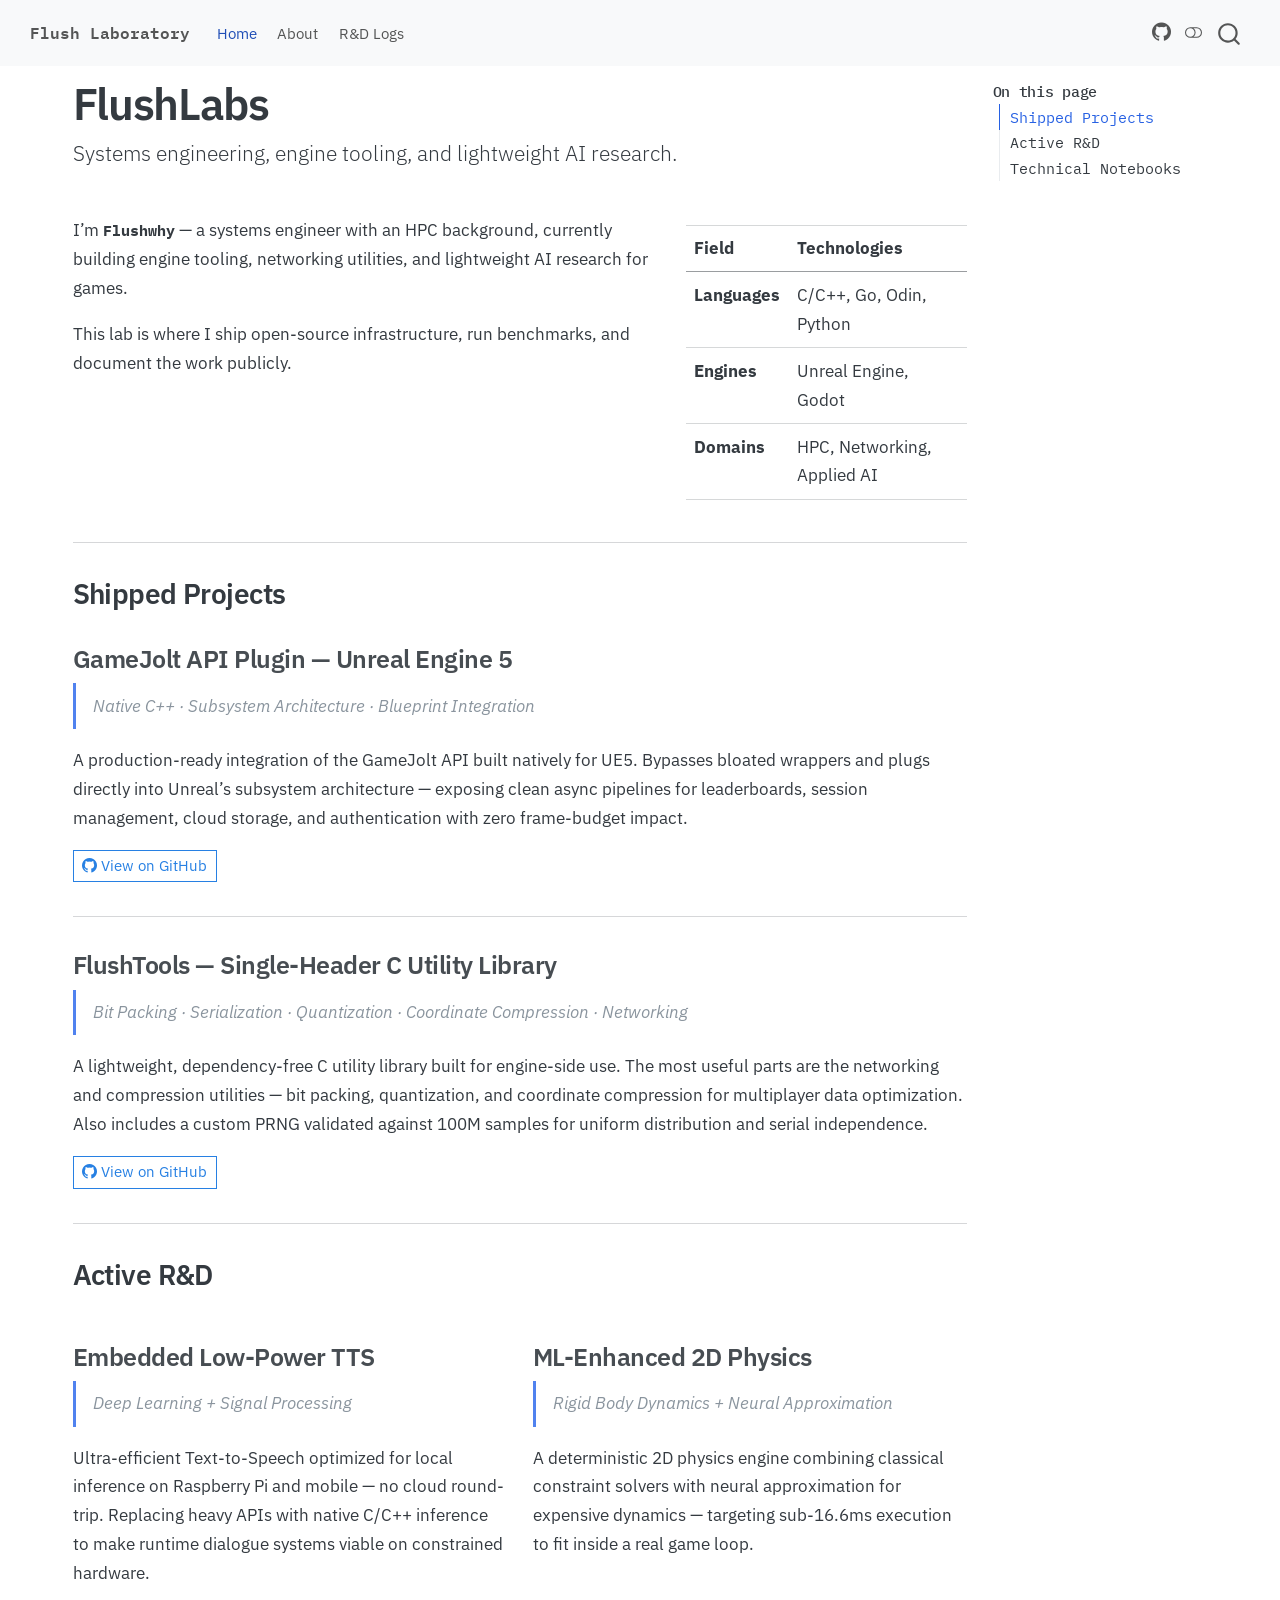
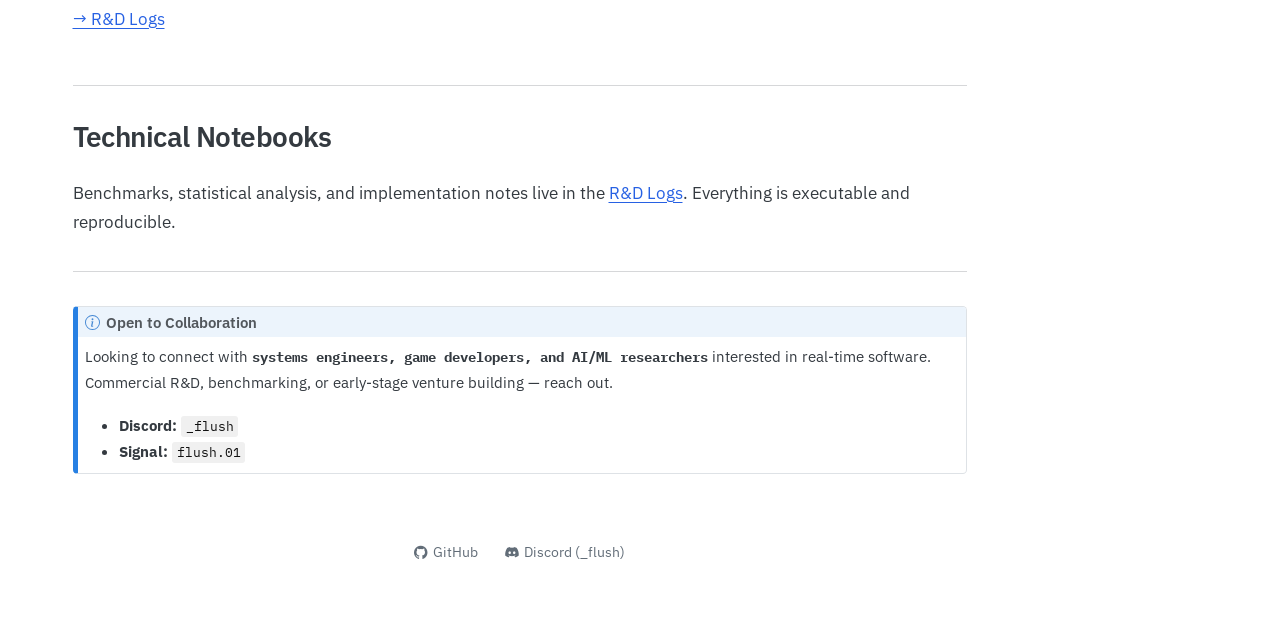
==== index.html @ 04c8d5dd "Built site for gh-pages" ====
<!DOCTYPE html>
<html xmlns="http://www.w3.org/1999/xhtml" lang="en" xml:lang="en"><head>

<meta charset="utf-8">
<meta name="generator" content="quarto-1.9.38">

<meta name="viewport" content="width=device-width, initial-scale=1.0, user-scalable=yes">


<title>FlushLabs – Flush Laboratory</title>
<style>
/* Default styles provided by pandoc.
** See https://pandoc.org/MANUAL.html#variables-for-html for config info.
*/
code{white-space: pre-wrap;}
span.smallcaps{font-variant: small-caps;}
div.columns{display: flex; gap: min(4vw, 1.5em);}
div.column{flex: auto; overflow-x: auto;}
div.hanging-indent{margin-left: 1.5em; text-indent: -1.5em;}
ul.task-list{list-style: none;}
ul.task-list li input[type="checkbox"] {
  width: 0.8em;
  margin: 0 0.8em 0.2em -1em; /* quarto-specific, see https://github.com/quarto-dev/quarto-cli/issues/4556 */ 
  vertical-align: middle;
}
</style>


<script src="site_libs/quarto-nav/quarto-nav.js"></script>
<script src="site_libs/quarto-nav/headroom.min.js"></script>
<script src="site_libs/clipboard/clipboard.min.js"></script>
<script src="site_libs/quarto-search/autocomplete.umd.js"></script>
<script src="site_libs/quarto-search/fuse.min.js"></script>
<script src="site_libs/quarto-search/quarto-search.js"></script>
<meta name="quarto:offset" content="./">
<link href="./assets/favicon.ico" rel="icon">
<script src="site_libs/quarto-html/quarto.js" type="module"></script>
<script src="site_libs/quarto-html/tabsets/tabsets.js" type="module"></script>
<script src="site_libs/quarto-html/popper.min.js"></script>
<script src="site_libs/quarto-html/tippy.umd.min.js"></script>
<link href="site_libs/quarto-html/tippy.css" rel="stylesheet">
<link href="site_libs/quarto-html/quarto-syntax-highlighting-6b6957c917596b414ec0b78690761e87.css" rel="stylesheet" class="quarto-color-scheme" id="quarto-text-highlighting-styles">
<link href="site_libs/quarto-html/quarto-syntax-highlighting-dark-6b6957c917596b414ec0b78690761e87.css" rel="stylesheet" class="quarto-color-scheme quarto-color-alternate" id="quarto-text-highlighting-styles">
<link href="site_libs/quarto-html/quarto-syntax-highlighting-6b6957c917596b414ec0b78690761e87.css" rel="stylesheet" class="quarto-color-scheme-extra" id="quarto-text-highlighting-styles">
<script src="site_libs/bootstrap/bootstrap.min.js"></script>
<link href="site_libs/bootstrap/bootstrap-icons.css" rel="stylesheet">
<link href="site_libs/bootstrap/bootstrap-b19f03b317908103169a621f55486452.min.css" rel="stylesheet" append-hash="true" class="quarto-color-scheme" id="quarto-bootstrap" data-mode="light">
<link href="site_libs/bootstrap/bootstrap-dark-74b4a3cb8e0e9f7f4de3f40c4a51d39a.min.css" rel="stylesheet" append-hash="true" class="quarto-color-scheme quarto-color-alternate" id="quarto-bootstrap" data-mode="dark">
<link href="site_libs/bootstrap/bootstrap-b19f03b317908103169a621f55486452.min.css" rel="stylesheet" append-hash="true" class="quarto-color-scheme-extra" id="quarto-bootstrap" data-mode="light">
<script id="quarto-search-options" type="application/json">{
  "location": "navbar",
  "copy-button": false,
  "collapse-after": 3,
  "panel-placement": "end",
  "type": "overlay",
  "limit": 50,
  "keyboard-shortcut": [
    "f",
    "/",
    "s"
  ],
  "show-item-context": false,
  "language": {
    "search-no-results-text": "No results",
    "search-matching-documents-text": "matching documents",
    "search-copy-link-title": "Copy link to search",
    "search-hide-matches-text": "Hide additional matches",
    "search-more-match-text": "more match in this document",
    "search-more-matches-text": "more matches in this document",
    "search-clear-button-title": "Clear",
    "search-text-placeholder": "",
    "search-detached-cancel-button-title": "Cancel",
    "search-submit-button-title": "Submit",
    "search-label": "Search"
  }
}</script>


<link rel="stylesheet" href="styles.css">
</head>

<body class="nav-fixed quarto-light"><script id="quarto-html-before-body" type="application/javascript">
    const toggleBodyColorMode = (bsSheetEl) => {
      const mode = bsSheetEl.getAttribute("data-mode");
      const bodyEl = window.document.querySelector("body");
      if (mode === "dark") {
        bodyEl.classList.add("quarto-dark");
        bodyEl.classList.remove("quarto-light");
      } else {
        bodyEl.classList.add("quarto-light");
        bodyEl.classList.remove("quarto-dark");
      }
    }
    const toggleBodyColorPrimary = () => {
      const bsSheetEl = window.document.querySelector("link#quarto-bootstrap:not([rel=disabled-stylesheet])");
      if (bsSheetEl) {
        toggleBodyColorMode(bsSheetEl);
      }
    }
    const setColorSchemeToggle = (alternate) => {
      const toggles = window.document.querySelectorAll('.quarto-color-scheme-toggle');
      for (let i=0; i < toggles.length; i++) {
        const toggle = toggles[i];
        if (toggle) {
          if (alternate) {
            toggle.classList.add("alternate");
          } else {
            toggle.classList.remove("alternate");
          }
        }
      }
    };
    const toggleColorMode = (alternate) => {
      // Switch the stylesheets
      const primaryStylesheets = window.document.querySelectorAll('link.quarto-color-scheme:not(.quarto-color-alternate)');
      const alternateStylesheets = window.document.querySelectorAll('link.quarto-color-scheme.quarto-color-alternate');
      manageTransitions('#quarto-margin-sidebar .nav-link', false);
      if (alternate) {
        // note: dark is layered on light, we don't disable primary!
        enableStylesheet(alternateStylesheets);
        for (const sheetNode of alternateStylesheets) {
          if (sheetNode.id === "quarto-bootstrap") {
            toggleBodyColorMode(sheetNode);
          }
        }
      } else {
        disableStylesheet(alternateStylesheets);
        enableStylesheet(primaryStylesheets)
        toggleBodyColorPrimary();
      }
      manageTransitions('#quarto-margin-sidebar .nav-link', true);
      // Switch the toggles
      setColorSchemeToggle(alternate)
      // Hack to workaround the fact that safari doesn't
      // properly recolor the scrollbar when toggling (#1455)
      if (navigator.userAgent.indexOf('Safari') > 0 && navigator.userAgent.indexOf('Chrome') == -1) {
        manageTransitions("body", false);
        window.scrollTo(0, 1);
        setTimeout(() => {
          window.scrollTo(0, 0);
          manageTransitions("body", true);
        }, 40);
      }
    }
    const disableStylesheet = (stylesheets) => {
      for (let i=0; i < stylesheets.length; i++) {
        const stylesheet = stylesheets[i];
        stylesheet.rel = 'disabled-stylesheet';
      }
    }
    const enableStylesheet = (stylesheets) => {
      for (let i=0; i < stylesheets.length; i++) {
        const stylesheet = stylesheets[i];
        if(stylesheet.rel !== 'stylesheet') { // for Chrome, which will still FOUC without this check
          stylesheet.rel = 'stylesheet';
        }
      }
    }
    const manageTransitions = (selector, allowTransitions) => {
      const els = window.document.querySelectorAll(selector);
      for (let i=0; i < els.length; i++) {
        const el = els[i];
        if (allowTransitions) {
          el.classList.remove('notransition');
        } else {
          el.classList.add('notransition');
        }
      }
    }
    const isFileUrl = () => {
      return window.location.protocol === 'file:';
    }
    const hasAlternateSentinel = () => {
      let styleSentinel = getColorSchemeSentinel();
      if (styleSentinel !== null) {
        return styleSentinel === "alternate";
      } else {
        return false;
      }
    }
    const setStyleSentinel = (alternate) => {
      const value = alternate ? "alternate" : "default";
      if (!isFileUrl()) {
        window.localStorage.setItem("quarto-color-scheme", value);
      } else {
        localAlternateSentinel = value;
      }
    }
    const getColorSchemeSentinel = () => {
      if (!isFileUrl()) {
        const storageValue = window.localStorage.getItem("quarto-color-scheme");
        return storageValue != null ? storageValue : localAlternateSentinel;
      } else {
        return localAlternateSentinel;
      }
    }
    const toggleGiscusIfUsed = (isAlternate, darkModeDefault) => {
      const baseTheme = document.querySelector('#giscus-base-theme')?.value ?? 'light';
      const alternateTheme = document.querySelector('#giscus-alt-theme')?.value ?? 'dark';
      let newTheme = '';
      if(authorPrefersDark) {
        newTheme = isAlternate ? baseTheme : alternateTheme;
      } else {
        newTheme = isAlternate ? alternateTheme : baseTheme;
      }
      const changeGiscusTheme = () => {
        // From: https://github.com/giscus/giscus/issues/336
        const sendMessage = (message) => {
          const iframe = document.querySelector('iframe.giscus-frame');
          if (!iframe) return;
          iframe.contentWindow.postMessage({ giscus: message }, 'https://giscus.app');
        }
        sendMessage({
          setConfig: {
            theme: newTheme
          }
        });
      }
      const isGiscussLoaded = window.document.querySelector('iframe.giscus-frame') !== null;
      if (isGiscussLoaded) {
        changeGiscusTheme();
      }
    };
    const authorPrefersDark = false;
    const darkModeDefault = authorPrefersDark;
      document.querySelector('link#quarto-text-highlighting-styles.quarto-color-scheme-extra').rel = 'disabled-stylesheet';
      document.querySelector('link#quarto-bootstrap.quarto-color-scheme-extra').rel = 'disabled-stylesheet';
    let localAlternateSentinel = darkModeDefault ? 'alternate' : 'default';
    // Dark / light mode switch
    window.quartoToggleColorScheme = () => {
      // Read the current dark / light value
      let toAlternate = !hasAlternateSentinel();
      toggleColorMode(toAlternate);
      setStyleSentinel(toAlternate);
      toggleGiscusIfUsed(toAlternate, darkModeDefault);
      window.dispatchEvent(new Event('resize'));
    };
    // Switch to dark mode if need be
    if (hasAlternateSentinel()) {
      toggleColorMode(true);
    } else {
      toggleColorMode(false);
    }
  </script>

<div id="quarto-search-results"></div>
  <header id="quarto-header" class="headroom fixed-top">
    <nav class="navbar navbar-expand-lg " data-bs-theme="dark">
      <div class="navbar-container container-fluid">
      <div class="navbar-brand-container mx-auto">
    <a class="navbar-brand" href="./index.html">
    <span class="navbar-title">Flush Laboratory</span>
    </a>
  </div>
            <div id="quarto-search" class="" title="Search"></div>
          <button class="navbar-toggler" type="button" data-bs-toggle="collapse" data-bs-target="#navbarCollapse" aria-controls="navbarCollapse" role="menu" aria-expanded="false" aria-label="Toggle navigation" onclick="if (window.quartoToggleHeadroom) { window.quartoToggleHeadroom(); }">
  <span class="navbar-toggler-icon"></span>
</button>
          <div class="collapse navbar-collapse" id="navbarCollapse">
            <ul class="navbar-nav navbar-nav-scroll me-auto">
  <li class="nav-item">
    <a class="nav-link active" href="./index.html" aria-current="page"> 
<span class="menu-text">Home</span></a>
  </li>  
  <li class="nav-item">
    <a class="nav-link" href="./about.html"> 
<span class="menu-text">About</span></a>
  </li>  
  <li class="nav-item">
    <a class="nav-link" href="./notebooks/index.html"> 
<span class="menu-text">R&amp;D Logs</span></a>
  </li>  
</ul>
            <ul class="navbar-nav navbar-nav-scroll ms-auto">
  <li class="nav-item compact">
    <a class="nav-link" href="https://github.com/flushwhy"> <i class="bi bi-github" role="img" aria-label="GitHub">
</i> 
<span class="menu-text"></span></a>
  </li>  
</ul>
          </div> <!-- /navcollapse -->
            <div class="quarto-navbar-tools">
  <a href="" class="quarto-color-scheme-toggle quarto-navigation-tool  px-1" onclick="window.quartoToggleColorScheme(); return false;" title="Toggle dark mode"><i class="bi"></i></a>
</div>
      </div> <!-- /container-fluid -->
    </nav>
</header>
<!-- content -->
<div id="quarto-content" class="quarto-container page-columns page-rows-contents page-layout-full page-navbar">
<!-- sidebar -->
<!-- margin-sidebar -->
    <div id="quarto-margin-sidebar" class="sidebar margin-sidebar">
        <nav id="TOC" role="doc-toc" class="toc-active">
    <h2 id="toc-title">On this page</h2>
  <ul>
  <li><a href="#shipped-projects" id="toc-shipped-projects" class="nav-link active" data-scroll-target="#shipped-projects">Shipped Projects</a>
  <ul class="collapse">
  <li><a href="#gamejolt-api-plugin-unreal-engine-5" id="toc-gamejolt-api-plugin-unreal-engine-5" class="nav-link" data-scroll-target="#gamejolt-api-plugin-unreal-engine-5">GameJolt API Plugin — Unreal Engine 5</a></li>
  <li><a href="#flushtools-single-header-c-utility-library" id="toc-flushtools-single-header-c-utility-library" class="nav-link" data-scroll-target="#flushtools-single-header-c-utility-library">FlushTools — Single-Header C Utility Library</a></li>
  </ul></li>
  <li><a href="#active-rd" id="toc-active-rd" class="nav-link" data-scroll-target="#active-rd">Active R&amp;D</a></li>
  <li><a href="#technical-notebooks" id="toc-technical-notebooks" class="nav-link" data-scroll-target="#technical-notebooks">Technical Notebooks</a></li>
  </ul>
</nav>
    </div>
<!-- main -->
<div class="quarto-about-marquee column-page-left">
  <div class="about-image-container">
  </div>
  <div class="about-contents">
    <header id="title-block-header" class="quarto-title-block default">
<div class="quarto-title">
<h1 class="title">FlushLabs</h1>
<p class="subtitle lead">Systems engineering, engine tooling, and lightweight AI research.</p>
</div>
<div class="quarto-title-meta column-page-left">
  </div>
</header> <main class="content column-page-left" id="quarto-document-content">


<div class="grid">
<div class="g-col-12 g-col-md-8">
<p>I’m <strong>Flushwhy</strong> — a systems engineer with an HPC background, currently building engine tooling, networking utilities, and lightweight AI research for games.</p>
<p>This lab is where I ship open-source infrastructure, run benchmarks, and document the work publicly.</p>
</div>
<div class="g-col-12 g-col-md-4">
<table class="caption-top table">
<thead>
<tr class="header">
<th style="text-align: left;">Field</th>
<th style="text-align: left;">Technologies</th>
</tr>
</thead>
<tbody>
<tr class="odd">
<td style="text-align: left;"><strong>Languages</strong></td>
<td style="text-align: left;">C/C++, Go, Odin, Python</td>
</tr>
<tr class="even">
<td style="text-align: left;"><strong>Engines</strong></td>
<td style="text-align: left;">Unreal Engine, Godot</td>
</tr>
<tr class="odd">
<td style="text-align: left;"><strong>Domains</strong></td>
<td style="text-align: left;">HPC, Networking, Applied AI</td>
</tr>
</tbody>
</table>
</div>
</div>
<hr>
<section id="shipped-projects" class="level2">
<h2 data-anchor-id="shipped-projects">Shipped Projects</h2>
<section id="gamejolt-api-plugin-unreal-engine-5" class="level3">
<h3 data-anchor-id="gamejolt-api-plugin-unreal-engine-5">GameJolt API Plugin — Unreal Engine 5</h3>
<blockquote class="blockquote">
<p>Native C++ · Subsystem Architecture · Blueprint Integration</p>
</blockquote>
<p>A production-ready integration of the GameJolt API built natively for UE5. Bypasses bloated wrappers and plugs directly into Unreal’s subsystem architecture — exposing clean async pipelines for leaderboards, session management, cloud storage, and authentication with zero frame-budget impact.</p>
<p><a class="btn btn-outline-primary btn-sm" href="https://github.com/flushwhy/Gamejolt" target="_blank" role="button"> <i class="bi bi-github"></i> View on GitHub </a></p>
<hr>
</section>
<section id="flushtools-single-header-c-utility-library" class="level3">
<h3 data-anchor-id="flushtools-single-header-c-utility-library">FlushTools — Single-Header C Utility Library</h3>
<blockquote class="blockquote">
<p>Bit Packing · Serialization · Quantization · Coordinate Compression · Networking</p>
</blockquote>
<p>A lightweight, dependency-free C utility library built for engine-side use. The most useful parts are the networking and compression utilities — bit packing, quantization, and coordinate compression for multiplayer data optimization. Also includes a custom PRNG validated against 100M samples for uniform distribution and serial independence.</p>
<p><a class="btn btn-outline-primary btn-sm" href="https://github.com/flushwhy/flushtoolsh" target="_blank" role="button"> <i class="bi bi-github"></i> View on GitHub </a></p>
<hr>
</section>
</section>
<section id="active-rd" class="level2">
<h2 data-anchor-id="active-rd">Active R&amp;D</h2>
<div class="grid">
<section id="embedded-low-power-tts" class="level3 g-col-12 g-col-md-6">
<h3 data-anchor-id="embedded-low-power-tts">Embedded Low-Power TTS</h3>
<blockquote class="blockquote">
<p>Deep Learning + Signal Processing</p>
</blockquote>
<p>Ultra-efficient Text-to-Speech optimized for local inference on Raspberry Pi and mobile — no cloud round-trip. Replacing heavy APIs with native C/C++ inference to make runtime dialogue systems viable on constrained hardware.</p>
<p><a href="./notebooks/index.html">→ R&amp;D Logs</a></p>
</section>
<section id="ml-enhanced-2d-physics" class="level3 g-col-12 g-col-md-6">
<h3 data-anchor-id="ml-enhanced-2d-physics">ML-Enhanced 2D Physics</h3>
<blockquote class="blockquote">
<p>Rigid Body Dynamics + Neural Approximation</p>
</blockquote>
<p>A deterministic 2D physics engine combining classical constraint solvers with neural approximation for expensive dynamics — targeting sub-16.6ms execution to fit inside a real game loop.</p>
</section>
</div>
<hr>
</section>
<section id="technical-notebooks" class="level2">
<h2 data-anchor-id="technical-notebooks">Technical Notebooks</h2>
<p>Benchmarks, statistical analysis, and implementation notes live in the <a href="./notebooks/index.html">R&amp;D Logs</a>. Everything is executable and reproducible.</p>
<hr>
<div class="callout callout-style-default callout-note callout-titled">
<div class="callout-header d-flex align-content-center">
<div class="callout-icon-container">
<i class="callout-icon"></i>
</div>
<div class="callout-title-container flex-fill">
<span class="screen-reader-only">Note</span>Open to Collaboration
</div>
</div>
<div class="callout-body-container callout-body">
<p>Looking to connect with <strong>systems engineers, game developers, and AI/ML researchers</strong> interested in real-time software. Commercial R&amp;D, benchmarking, or early-stage venture building — reach out.</p>
<ul>
<li><strong>Discord:</strong> <code>_flush</code></li>
<li><strong>Signal:</strong> <code>flush.01</code></li>
</ul>
</div>
</div>


</section>
</main> 
    <div class="about-footer"><div class="about-links">
  <a href="https://github.com/flushwhy" class="about-link" rel="" target="">
    <i class="bi bi-github"></i>
     <span class="about-link-text">GitHub</span>
  </a>
  <a href="https://discord.com/" class="about-link" rel="" target="">
    <i class="bi bi-discord"></i>
     <span class="about-link-text">Discord (_flush)</span>
  </a>
</div>
</div>
  </div>
</div>
 <!-- /main -->
<script id="quarto-html-after-body" type="application/javascript">
  window.document.addEventListener("DOMContentLoaded", function (event) {
    // Ensure there is a toggle, if there isn't float one in the top right
    if (window.document.querySelector('.quarto-color-scheme-toggle') === null) {
      const a = window.document.createElement('a');
      a.classList.add('top-right');
      a.classList.add('quarto-color-scheme-toggle');
      a.href = "";
      a.onclick = function() { try { window.quartoToggleColorScheme(); } catch {} return false; };
      const i = window.document.createElement("i");
      i.classList.add('bi');
      a.appendChild(i);
      window.document.body.appendChild(a);
    }
    setColorSchemeToggle(hasAlternateSentinel())
    const isCodeAnnotation = (el) => {
      for (const clz of el.classList) {
        if (clz.startsWith('code-annotation-')) {                     
          return true;
        }
      }
      return false;
    }
    const onCopySuccess = function(e) {
      // button target
      const button = e.trigger;
      // don't keep focus
      button.blur();
      // flash "checked"
      button.classList.add('code-copy-button-checked');
      var currentTitle = button.getAttribute("title");
      button.setAttribute("title", "Copied!");
      let tooltip;
      if (window.bootstrap) {
        button.setAttribute("data-bs-toggle", "tooltip");
        button.setAttribute("data-bs-placement", "left");
        button.setAttribute("data-bs-title", "Copied!");
        tooltip = new bootstrap.Tooltip(button, 
          { trigger: "manual", 
            customClass: "code-copy-button-tooltip",
            offset: [0, -8]});
        tooltip.show();    
      }
      setTimeout(function() {
        if (tooltip) {
          tooltip.hide();
          button.removeAttribute("data-bs-title");
          button.removeAttribute("data-bs-toggle");
          button.removeAttribute("data-bs-placement");
        }
        button.setAttribute("title", currentTitle);
        button.classList.remove('code-copy-button-checked');
      }, 1000);
      // clear code selection
      e.clearSelection();
    }
    const getTextToCopy = function(trigger) {
      const outerScaffold = trigger.parentElement.cloneNode(true);
      const codeEl = outerScaffold.querySelector('code');
      for (const childEl of codeEl.children) {
        if (isCodeAnnotation(childEl)) {
          childEl.remove();
        }
      }
      return codeEl.innerText;
    }
    const clipboard = new window.ClipboardJS('.code-copy-button:not([data-in-quarto-modal])', {
      text: getTextToCopy
    });
    clipboard.on('success', onCopySuccess);
    if (window.document.getElementById('quarto-embedded-source-code-modal')) {
      const clipboardModal = new window.ClipboardJS('.code-copy-button[data-in-quarto-modal]', {
        text: getTextToCopy,
        container: window.document.getElementById('quarto-embedded-source-code-modal')
      });
      clipboardModal.on('success', onCopySuccess);
    }
      var localhostRegex = new RegExp(/^(?:http|https):\/\/localhost\:?[0-9]*\//);
      var mailtoRegex = new RegExp(/^mailto:/);
        var filterRegex = new RegExp("https:\/\/flushwhy\.github\.io\/labs\/");
      var isInternal = (href) => {
          return filterRegex.test(href) || localhostRegex.test(href) || mailtoRegex.test(href);
      }
      // Inspect non-navigation links and adorn them if external
     var links = window.document.querySelectorAll('a[href]:not(.nav-link):not(.navbar-brand):not(.toc-action):not(.sidebar-link):not(.sidebar-item-toggle):not(.pagination-link):not(.no-external):not([aria-hidden]):not(.dropdown-item):not(.quarto-navigation-tool):not(.about-link)');
      for (var i=0; i<links.length; i++) {
        const link = links[i];
        if (!isInternal(link.href)) {
          // undo the damage that might have been done by quarto-nav.js in the case of
          // links that we want to consider external
          if (link.dataset.originalHref !== undefined) {
            link.href = link.dataset.originalHref;
          }
        }
      }
    function tippyHover(el, contentFn, onTriggerFn, onUntriggerFn) {
      const config = {
        allowHTML: true,
        maxWidth: 500,
        delay: 100,
        arrow: false,
        appendTo: function(el) {
            return el.parentElement;
        },
        interactive: true,
        interactiveBorder: 10,
        theme: 'quarto',
        placement: 'bottom-start',
      };
      if (contentFn) {
        config.content = contentFn;
      }
      if (onTriggerFn) {
        config.onTrigger = onTriggerFn;
      }
      if (onUntriggerFn) {
        config.onUntrigger = onUntriggerFn;
      }
      window.tippy(el, config); 
    }
    const noterefs = window.document.querySelectorAll('a[role="doc-noteref"]');
    for (var i=0; i<noterefs.length; i++) {
      const ref = noterefs[i];
      tippyHover(ref, function() {
        // use id or data attribute instead here
        let href = ref.getAttribute('data-footnote-href') || ref.getAttribute('href');
        try { href = new URL(href).hash; } catch {}
        const id = href.replace(/^#\/?/, "");
        const note = window.document.getElementById(id);
        if (note) {
          return note.innerHTML;
        } else {
          return "";
        }
      });
    }
    const xrefs = window.document.querySelectorAll('a.quarto-xref');
    const processXRef = (id, note) => {
      // Strip column container classes
      const stripColumnClz = (el) => {
        el.classList.remove("page-full", "page-columns");
        if (el.children) {
          for (const child of el.children) {
            stripColumnClz(child);
          }
        }
      }
      stripColumnClz(note)
      if (id === null || id.startsWith('sec-')) {
        // Special case sections, only their first couple elements
        const container = document.createElement("div");
        if (note.children && note.children.length > 2) {
          container.appendChild(note.children[0].cloneNode(true));
          for (let i = 1; i < note.children.length; i++) {
            const child = note.children[i];
            if (child.tagName === "P" && child.innerText === "") {
              continue;
            } else {
              container.appendChild(child.cloneNode(true));
              break;
            }
          }
          if (window.Quarto?.typesetMath) {
            window.Quarto.typesetMath(container);
          }
          return container.innerHTML
        } else {
          if (window.Quarto?.typesetMath) {
            window.Quarto.typesetMath(note);
          }
          return note.innerHTML;
        }
      } else {
        // Remove any anchor links if they are present
        const anchorLink = note.querySelector('a.anchorjs-link');
        if (anchorLink) {
          anchorLink.remove();
        }
        if (window.Quarto?.typesetMath) {
          window.Quarto.typesetMath(note);
        }
        if (note.classList.contains("callout")) {
          return note.outerHTML;
        } else {
          return note.innerHTML;
        }
      }
    }
    for (var i=0; i<xrefs.length; i++) {
      const xref = xrefs[i];
      tippyHover(xref, undefined, function(instance) {
        instance.disable();
        let url = xref.getAttribute('href');
        let hash = undefined; 
        if (url.startsWith('#')) {
          hash = url;
        } else {
          try { hash = new URL(url).hash; } catch {}
        }
        if (hash) {
          const id = hash.replace(/^#\/?/, "");
          const note = window.document.getElementById(id);
          if (note !== null) {
            try {
              const html = processXRef(id, note.cloneNode(true));
              instance.setContent(html);
            } finally {
              instance.enable();
              instance.show();
            }
          } else {
            // See if we can fetch this
            fetch(url.split('#')[0])
            .then(res => res.text())
            .then(html => {
              const parser = new DOMParser();
              const htmlDoc = parser.parseFromString(html, "text/html");
              const note = htmlDoc.getElementById(id);
              if (note !== null) {
                const html = processXRef(id, note);
                instance.setContent(html);
              } 
            }).finally(() => {
              instance.enable();
              instance.show();
            });
          }
        } else {
          // See if we can fetch a full url (with no hash to target)
          // This is a special case and we should probably do some content thinning / targeting
          fetch(url)
          .then(res => res.text())
          .then(html => {
            const parser = new DOMParser();
            const htmlDoc = parser.parseFromString(html, "text/html");
            const note = htmlDoc.querySelector('main.content');
            if (note !== null) {
              // This should only happen for chapter cross references
              // (since there is no id in the URL)
              // remove the first header
              if (note.children.length > 0 && note.children[0].tagName === "HEADER") {
                note.children[0].remove();
              }
              const html = processXRef(null, note);
              instance.setContent(html);
            } 
          }).finally(() => {
            instance.enable();
            instance.show();
          });
        }
      }, function(instance) {
      });
    }
        let selectedAnnoteEl;
        const selectorForAnnotation = ( cell, annotation) => {
          let cellAttr = 'data-code-cell="' + cell + '"';
          let lineAttr = 'data-code-annotation="' +  annotation + '"';
          const selector = 'span[' + cellAttr + '][' + lineAttr + ']';
          return selector;
        }
        const selectCodeLines = (annoteEl) => {
          const doc = window.document;
          const targetCell = annoteEl.getAttribute("data-target-cell");
          const targetAnnotation = annoteEl.getAttribute("data-target-annotation");
          const annoteSpan = window.document.querySelector(selectorForAnnotation(targetCell, targetAnnotation));
          const lines = annoteSpan.getAttribute("data-code-lines").split(",");
          const lineIds = lines.map((line) => {
            return targetCell + "-" + line;
          })
          let top = null;
          let height = null;
          let parent = null;
          if (lineIds.length > 0) {
              //compute the position of the single el (top and bottom and make a div)
              const el = window.document.getElementById(lineIds[0]);
              top = el.offsetTop;
              height = el.offsetHeight;
              parent = el.parentElement.parentElement;
            if (lineIds.length > 1) {
              const lastEl = window.document.getElementById(lineIds[lineIds.length - 1]);
              const bottom = lastEl.offsetTop + lastEl.offsetHeight;
              height = bottom - top;
            }
            if (top !== null && height !== null && parent !== null) {
              // cook up a div (if necessary) and position it 
              let div = window.document.getElementById("code-annotation-line-highlight");
              if (div === null) {
                div = window.document.createElement("div");
                div.setAttribute("id", "code-annotation-line-highlight");
                div.style.position = 'absolute';
                parent.appendChild(div);
              }
              div.style.top = top - 2 + "px";
              div.style.height = height + 4 + "px";
              div.style.left = 0;
              let gutterDiv = window.document.getElementById("code-annotation-line-highlight-gutter");
              if (gutterDiv === null) {
                gutterDiv = window.document.createElement("div");
                gutterDiv.setAttribute("id", "code-annotation-line-highlight-gutter");
                gutterDiv.style.position = 'absolute';
                const codeCell = window.document.getElementById(targetCell);
                const gutter = codeCell.querySelector('.code-annotation-gutter');
                gutter.appendChild(gutterDiv);
              }
              gutterDiv.style.top = top - 2 + "px";
              gutterDiv.style.height = height + 4 + "px";
            }
            selectedAnnoteEl = annoteEl;
          }
        };
        const unselectCodeLines = () => {
          const elementsIds = ["code-annotation-line-highlight", "code-annotation-line-highlight-gutter"];
          elementsIds.forEach((elId) => {
            const div = window.document.getElementById(elId);
            if (div) {
              div.remove();
            }
          });
          selectedAnnoteEl = undefined;
        };
          // Handle positioning of the toggle
      window.addEventListener(
        "resize",
        throttle(() => {
          elRect = undefined;
          if (selectedAnnoteEl) {
            selectCodeLines(selectedAnnoteEl);
          }
        }, 10)
      );
      function throttle(fn, ms) {
      let throttle = false;
      let timer;
        return (...args) => {
          if(!throttle) { // first call gets through
              fn.apply(this, args);
              throttle = true;
          } else { // all the others get throttled
              if(timer) clearTimeout(timer); // cancel #2
              timer = setTimeout(() => {
                fn.apply(this, args);
                timer = throttle = false;
              }, ms);
          }
        };
      }
        // Attach click handler to the DT
        const annoteDls = window.document.querySelectorAll('dt[data-target-cell]');
        for (const annoteDlNode of annoteDls) {
          annoteDlNode.addEventListener('click', (event) => {
            const clickedEl = event.target;
            if (clickedEl !== selectedAnnoteEl) {
              unselectCodeLines();
              const activeEl = window.document.querySelector('dt[data-target-cell].code-annotation-active');
              if (activeEl) {
                activeEl.classList.remove('code-annotation-active');
              }
              selectCodeLines(clickedEl);
              clickedEl.classList.add('code-annotation-active');
            } else {
              // Unselect the line
              unselectCodeLines();
              clickedEl.classList.remove('code-annotation-active');
            }
          });
        }
    const findCites = (el) => {
      const parentEl = el.parentElement;
      if (parentEl) {
        const cites = parentEl.dataset.cites;
        if (cites) {
          return {
            el,
            cites: cites.split(' ')
          };
        } else {
          return findCites(el.parentElement)
        }
      } else {
        return undefined;
      }
    };
    var bibliorefs = window.document.querySelectorAll('a[role="doc-biblioref"]');
    for (var i=0; i<bibliorefs.length; i++) {
      const ref = bibliorefs[i];
      const citeInfo = findCites(ref);
      if (citeInfo) {
        tippyHover(citeInfo.el, function() {
          var popup = window.document.createElement('div');
          citeInfo.cites.forEach(function(cite) {
            var citeDiv = window.document.createElement('div');
            citeDiv.classList.add('hanging-indent');
            citeDiv.classList.add('csl-entry');
            var biblioDiv = window.document.getElementById('ref-' + cite);
            if (biblioDiv) {
              citeDiv.innerHTML = biblioDiv.innerHTML;
            }
            popup.appendChild(citeDiv);
          });
          return popup.innerHTML;
        });
      }
    }
  });
  </script>
</div> <!-- /content -->




</body></html>
---- site_libs/quarto-html/tippy.css ----
.tippy-box[data-animation=fade][data-state=hidden]{opacity:0}[data-tippy-root]{max-width:calc(100vw - 10px)}.tippy-box{position:relative;background-color:#333;color:#fff;border-radius:4px;font-size:14px;line-height:1.4;white-space:normal;outline:0;transition-property:transform,visibility,opacity}.tippy-box[data-placement^=top]>.tippy-arrow{bottom:0}.tippy-box[data-placement^=top]>.tippy-arrow:before{bottom:-7px;left:0;border-width:8px 8px 0;border-top-color:initial;transform-origin:center top}.tippy-box[data-placement^=bottom]>.tippy-arrow{top:0}.tippy-box[data-placement^=bottom]>.tippy-arrow:before{top:-7px;left:0;border-width:0 8px 8px;border-bottom-color:initial;transform-origin:center bottom}.tippy-box[data-placement^=left]>.tippy-arrow{right:0}.tippy-box[data-placement^=left]>.tippy-arrow:before{border-width:8px 0 8px 8px;border-left-color:initial;right:-7px;transform-origin:center left}.tippy-box[data-placement^=right]>.tippy-arrow{left:0}.tippy-box[data-placement^=right]>.tippy-arrow:before{left:-7px;border-width:8px 8px 8px 0;border-right-color:initial;transform-origin:center right}.tippy-box[data-inertia][data-state=visible]{transition-timing-function:cubic-bezier(.54,1.5,.38,1.11)}.tippy-arrow{width:16px;height:16px;color:#333}.tippy-arrow:before{content:"";position:absolute;border-color:transparent;border-style:solid}.tippy-content{position:relative;padding:5px 9px;z-index:1}
---- site_libs/quarto-html/quarto-syntax-highlighting-6b6957c917596b414ec0b78690761e87.css ----
/* quarto syntax highlight colors */
:root {
  --quarto-hl-al-color: #ff5555;
  --quarto-hl-an-color: #6a737d;
  --quarto-hl-at-color: #f97583;
  --quarto-hl-bn-color: #79b8ff;
  --quarto-hl-bu-color: #f97583;
  --quarto-hl-ch-color: #9ecbff;
  --quarto-hl-co-color: #6a737d;
  --quarto-hl-cv-color: #6a737d;
  --quarto-hl-cn-color: #79b8ff;
  --quarto-hl-cf-color: #f97583;
  --quarto-hl-dt-color: #f97583;
  --quarto-hl-dv-color: #79b8ff;
  --quarto-hl-do-color: #6a737d;
  --quarto-hl-er-color: #ff5555;
  --quarto-hl-ex-color: #f97583;
  --quarto-hl-fl-color: #79b8ff;
  --quarto-hl-fu-color: #b392f0;
  --quarto-hl-im-color: #9ecbff;
  --quarto-hl-in-color: #6a737d;
  --quarto-hl-kw-color: #f97583;
  --quarto-hl-op-color: #e1e4e8;
  --quarto-hl-pp-color: #f97583;
  --quarto-hl-re-color: #6a737d;
  --quarto-hl-sc-color: #79b8ff;
  --quarto-hl-ss-color: #9ecbff;
  --quarto-hl-st-color: #9ecbff;
  --quarto-hl-va-color: #ffab70;
  --quarto-hl-vs-color: #9ecbff;
  --quarto-hl-wa-color: #ff5555;
}

/* other quarto variables */
:root {
  --quarto-font-monospace: SFMono-Regular, Menlo, Monaco, Consolas, "Liberation Mono", "Courier New", monospace;
}

/* syntax highlight based on Pandoc's rules */
pre > code.sourceCode > span {
  color: #e1e4e8;
}

code.sourceCode > span {
  color: #e1e4e8;
}

div.sourceCode,
div.sourceCode pre.sourceCode {
  color: #e1e4e8;
}

/* Normal */
code span {
  color: #e1e4e8;
}

/* Alert */
code span.al {
  font-weight: bold;
  color: #ff5555;
}

/* Annotation */
code span.an {
  color: #6a737d;
}

/* Attribute */
code span.at {
  color: #f97583;
}

/* BaseN */
code span.bn {
  color: #79b8ff;
}

/* BuiltIn */
code span.bu {
  color: #f97583;
}

/* ControlFlow */
code span.cf {
  color: #f97583;
}

/* Char */
code span.ch {
  color: #9ecbff;
}

/* Constant */
code span.cn {
  color: #79b8ff;
}

/* Comment */
code span.co {
  color: #6a737d;
}

/* CommentVar */
code span.cv {
  color: #6a737d;
}

/* Documentation */
code span.do {
  color: #6a737d;
}

/* DataType */
code span.dt {
  color: #f97583;
}

/* DecVal */
code span.dv {
  color: #79b8ff;
}

/* Error */
code span.er {
  color: #ff5555;
  text-decoration: underline;
}

/* Extension */
code span.ex {
  font-weight: bold;
  color: #f97583;
}

/* Float */
code span.fl {
  color: #79b8ff;
}

/* Function */
code span.fu {
  color: #b392f0;
}

/* Import */
code span.im {
  color: #9ecbff;
}

/* Information */
code span.in {
  color: #6a737d;
}

/* Keyword */
code span.kw {
  color: #f97583;
}

/* Operator */
code span.op {
  color: #e1e4e8;
}

/* Preprocessor */
code span.pp {
  color: #f97583;
}

/* RegionMarker */
code span.re {
  color: #6a737d;
}

/* SpecialChar */
code span.sc {
  color: #79b8ff;
}

/* SpecialString */
code span.ss {
  color: #9ecbff;
}

/* String */
code span.st {
  color: #9ecbff;
}

/* Variable */
code span.va {
  color: #ffab70;
}

/* VerbatimString */
code span.vs {
  color: #9ecbff;
}

/* Warning */
code span.wa {
  color: #ff5555;
}

.prevent-inlining {
  content: "</";
}

/*# sourceMappingURL=63994cfe4e031b08dc03516c8cd81578.css.map */
---- site_libs/quarto-html/quarto-syntax-highlighting-dark-6b6957c917596b414ec0b78690761e87.css ----
/* quarto syntax highlight colors */
:root {
  --quarto-hl-al-color: #ff5555;
  --quarto-hl-an-color: #6a737d;
  --quarto-hl-at-color: #f97583;
  --quarto-hl-bn-color: #79b8ff;
  --quarto-hl-bu-color: #f97583;
  --quarto-hl-ch-color: #9ecbff;
  --quarto-hl-co-color: #6a737d;
  --quarto-hl-cv-color: #6a737d;
  --quarto-hl-cn-color: #79b8ff;
  --quarto-hl-cf-color: #f97583;
  --quarto-hl-dt-color: #f97583;
  --quarto-hl-dv-color: #79b8ff;
  --quarto-hl-do-color: #6a737d;
  --quarto-hl-er-color: #ff5555;
  --quarto-hl-ex-color: #f97583;
  --quarto-hl-fl-color: #79b8ff;
  --quarto-hl-fu-color: #b392f0;
  --quarto-hl-im-color: #9ecbff;
  --quarto-hl-in-color: #6a737d;
  --quarto-hl-kw-color: #f97583;
  --quarto-hl-op-color: #e1e4e8;
  --quarto-hl-pp-color: #f97583;
  --quarto-hl-re-color: #6a737d;
  --quarto-hl-sc-color: #79b8ff;
  --quarto-hl-ss-color: #9ecbff;
  --quarto-hl-st-color: #9ecbff;
  --quarto-hl-va-color: #ffab70;
  --quarto-hl-vs-color: #9ecbff;
  --quarto-hl-wa-color: #ff5555;
}

/* other quarto variables */
:root {
  --quarto-font-monospace: SFMono-Regular, Menlo, Monaco, Consolas, "Liberation Mono", "Courier New", monospace;
}

/* syntax highlight based on Pandoc's rules */
pre > code.sourceCode > span {
  color: #e1e4e8;
}

code.sourceCode > span {
  color: #e1e4e8;
}

div.sourceCode,
div.sourceCode pre.sourceCode {
  color: #e1e4e8;
}

/* Normal */
code span {
  color: #e1e4e8;
}

/* Alert */
code span.al {
  font-weight: bold;
  color: #ff5555;
}

/* Annotation */
code span.an {
  color: #6a737d;
}

/* Attribute */
code span.at {
  color: #f97583;
}

/* BaseN */
code span.bn {
  color: #79b8ff;
}

/* BuiltIn */
code span.bu {
  color: #f97583;
}

/* ControlFlow */
code span.cf {
  color: #f97583;
}

/* Char */
code span.ch {
  color: #9ecbff;
}

/* Constant */
code span.cn {
  color: #79b8ff;
}

/* Comment */
code span.co {
  color: #6a737d;
}

/* CommentVar */
code span.cv {
  color: #6a737d;
}

/* Documentation */
code span.do {
  color: #6a737d;
}

/* DataType */
code span.dt {
  color: #f97583;
}

/* DecVal */
code span.dv {
  color: #79b8ff;
}

/* Error */
code span.er {
  color: #ff5555;
  text-decoration: underline;
}

/* Extension */
code span.ex {
  font-weight: bold;
  color: #f97583;
}

/* Float */
code span.fl {
  color: #79b8ff;
}

/* Function */
code span.fu {
  color: #b392f0;
}

/* Import */
code span.im {
  color: #9ecbff;
}

/* Information */
code span.in {
  color: #6a737d;
}

/* Keyword */
code span.kw {
  color: #f97583;
}

/* Operator */
code span.op {
  color: #e1e4e8;
}

/* Preprocessor */
code span.pp {
  color: #f97583;
}

/* RegionMarker */
code span.re {
  color: #6a737d;
}

/* SpecialChar */
code span.sc {
  color: #79b8ff;
}

/* SpecialString */
code span.ss {
  color: #9ecbff;
}

/* String */
code span.st {
  color: #9ecbff;
}

/* Variable */
code span.va {
  color: #ffab70;
}

/* VerbatimString */
code span.vs {
  color: #9ecbff;
}

/* Warning */
code span.wa {
  color: #ff5555;
}

.prevent-inlining {
  content: "</";
}

/*# sourceMappingURL=63994cfe4e031b08dc03516c8cd81578.css.map */
---- site_libs/quarto-html/quarto-syntax-highlighting-6b6957c917596b414ec0b78690761e87.css ----
/* quarto syntax highlight colors */
:root {
  --quarto-hl-al-color: #ff5555;
  --quarto-hl-an-color: #6a737d;
  --quarto-hl-at-color: #f97583;
  --quarto-hl-bn-color: #79b8ff;
  --quarto-hl-bu-color: #f97583;
  --quarto-hl-ch-color: #9ecbff;
  --quarto-hl-co-color: #6a737d;
  --quarto-hl-cv-color: #6a737d;
  --quarto-hl-cn-color: #79b8ff;
  --quarto-hl-cf-color: #f97583;
  --quarto-hl-dt-color: #f97583;
  --quarto-hl-dv-color: #79b8ff;
  --quarto-hl-do-color: #6a737d;
  --quarto-hl-er-color: #ff5555;
  --quarto-hl-ex-color: #f97583;
  --quarto-hl-fl-color: #79b8ff;
  --quarto-hl-fu-color: #b392f0;
  --quarto-hl-im-color: #9ecbff;
  --quarto-hl-in-color: #6a737d;
  --quarto-hl-kw-color: #f97583;
  --quarto-hl-op-color: #e1e4e8;
  --quarto-hl-pp-color: #f97583;
  --quarto-hl-re-color: #6a737d;
  --quarto-hl-sc-color: #79b8ff;
  --quarto-hl-ss-color: #9ecbff;
  --quarto-hl-st-color: #9ecbff;
  --quarto-hl-va-color: #ffab70;
  --quarto-hl-vs-color: #9ecbff;
  --quarto-hl-wa-color: #ff5555;
}

/* other quarto variables */
:root {
  --quarto-font-monospace: SFMono-Regular, Menlo, Monaco, Consolas, "Liberation Mono", "Courier New", monospace;
}

/* syntax highlight based on Pandoc's rules */
pre > code.sourceCode > span {
  color: #e1e4e8;
}

code.sourceCode > span {
  color: #e1e4e8;
}

div.sourceCode,
div.sourceCode pre.sourceCode {
  color: #e1e4e8;
}

/* Normal */
code span {
  color: #e1e4e8;
}

/* Alert */
code span.al {
  font-weight: bold;
  color: #ff5555;
}

/* Annotation */
code span.an {
  color: #6a737d;
}

/* Attribute */
code span.at {
  color: #f97583;
}

/* BaseN */
code span.bn {
  color: #79b8ff;
}

/* BuiltIn */
code span.bu {
  color: #f97583;
}

/* ControlFlow */
code span.cf {
  color: #f97583;
}

/* Char */
code span.ch {
  color: #9ecbff;
}

/* Constant */
code span.cn {
  color: #79b8ff;
}

/* Comment */
code span.co {
  color: #6a737d;
}

/* CommentVar */
code span.cv {
  color: #6a737d;
}

/* Documentation */
code span.do {
  color: #6a737d;
}

/* DataType */
code span.dt {
  color: #f97583;
}

/* DecVal */
code span.dv {
  color: #79b8ff;
}

/* Error */
code span.er {
  color: #ff5555;
  text-decoration: underline;
}

/* Extension */
code span.ex {
  font-weight: bold;
  color: #f97583;
}

/* Float */
code span.fl {
  color: #79b8ff;
}

/* Function */
code span.fu {
  color: #b392f0;
}

/* Import */
code span.im {
  color: #9ecbff;
}

/* Information */
code span.in {
  color: #6a737d;
}

/* Keyword */
code span.kw {
  color: #f97583;
}

/* Operator */
code span.op {
  color: #e1e4e8;
}

/* Preprocessor */
code span.pp {
  color: #f97583;
}

/* RegionMarker */
code span.re {
  color: #6a737d;
}

/* SpecialChar */
code span.sc {
  color: #79b8ff;
}

/* SpecialString */
code span.ss {
  color: #9ecbff;
}

/* String */
code span.st {
  color: #9ecbff;
}

/* Variable */
code span.va {
  color: #ffab70;
}

/* VerbatimString */
code span.vs {
  color: #9ecbff;
}

/* Warning */
code span.wa {
  color: #ff5555;
}

.prevent-inlining {
  content: "</";
}

/*# sourceMappingURL=63994cfe4e031b08dc03516c8cd81578.css.map */
---- styles.css ----
/* ============================================================
   FlushLabs — styles.css
   Aesthetic: Clean technical blog, understated, readable
   ============================================================ */

@import url('https://fonts.googleapis.com/css2?family=IBM+Plex+Mono:wght@400;600&family=IBM+Plex+Sans:ital,wght@0,400;0,500;0,600;1,400&display=swap');

:root {
  --fl-accent: #2563eb;
  --fl-accent-muted: rgba(37, 99, 235, 0.1);
  --fl-accent-border: rgba(37, 99, 235, 0.25);
  --fl-mono: 'IBM Plex Mono', monospace;
  --fl-sans: 'IBM Plex Sans', sans-serif;
  --fl-radius: 6px;
}

/* ── Base ───────────────────────────────────────────────────── */
body {
  font-family: var(--fl-sans);
  font-size: 1rem;
  line-height: 1.7;
}

h1, h2, h3, h4 {
  font-family: var(--fl-sans);
  font-weight: 600;
  letter-spacing: -0.02em;
}

code, pre, .sourceCode {
  font-family: var(--fl-mono) !important;
  font-size: 0.875em;
}

/* ── Navbar ─────────────────────────────────────────────────── */
.navbar-brand {
  font-family: var(--fl-mono);
  font-weight: 600;
  font-size: 0.95rem;
}

.nav-link {
  font-size: 0.9rem;
}

/* ── Homepage prose ─────────────────────────────────────────── */
.quarto-title h1.title {
  font-size: clamp(1.8rem, 4vw, 2.6rem);
  font-weight: 600;
  letter-spacing: -0.03em;
}

/* ── Section dividers ───────────────────────────────────────── */
hr {
  margin: 2rem 0;
  opacity: 0.2;
}

/* ── "What I'm working on" bold leads ───────────────────────── */
p strong:first-child {
  font-family: var(--fl-mono);
  font-size: 0.9em;
}

/* ── Blockquotes ────────────────────────────────────────────── */
blockquote {
  border-left: 3px solid var(--fl-accent);
  padding: 0.5rem 1rem;
  opacity: 0.8;
  font-style: italic;
}

/* ── Footer stack line ──────────────────────────────────────── */
p em:only-child {
  font-family: var(--fl-mono);
  font-size: 0.78rem;
  opacity: 0.5;
}

/* ── Listing cards ──────────────────────────────────────────── */
.quarto-listing-default .list-item {
  border: 1px solid rgba(128,128,128,0.2);
  border-radius: var(--fl-radius);
  padding: 1.1rem 1.4rem;
  margin-bottom: 0.85rem;
  transition: border-color 0.15s ease;
}

.quarto-listing-default .list-item:hover {
  border-color: var(--fl-accent);
}

.listing-date, .listing-reading-time {
  font-family: var(--fl-mono);
  font-size: 0.78rem;
  opacity: 0.55;
}

/* ── Category badges ────────────────────────────────────────── */
.badge, .quarto-category {
  font-family: var(--fl-mono) !important;
  font-size: 0.72rem !important;
  letter-spacing: 0.04em;
  border-radius: 3px !important;
  text-transform: uppercase;
}

/* ── TOC ────────────────────────────────────────────────────── */
#TOC {
  font-family: var(--fl-mono);
  font-size: 0.8rem;
}

/* ── Code blocks ────────────────────────────────────────────── */
div.sourceCode {
  border-radius: var(--fl-radius);
}

/* ── Inline code ────────────────────────────────────────────── */
/* Tone down inline `code` spans — no heavy background boxes */
p code, li code, td code {
  font-family: var(--fl-mono);
  font-size: 0.875em;
  background: transparent;
  border: none;
  padding: 0;
  color: inherit;
  opacity: 0.75;
}

/* ── Inline code light/dark fix ─────────────────────────────── */
/* Light mode: soft gray pill, readable */
[data-bs-theme="light"] p code,
[data-bs-theme="light"] li code,
[data-bs-theme="light"] td code {
  background: #f0f0f0;
  color: #111;
  border: none;
  padding: 0.1em 0.35em;
  border-radius: 3px;
  opacity: 1;
}

/* Dark mode: keep subtle/transparent */
[data-bs-theme="dark"] p code,
[data-bs-theme="dark"] li code,
[data-bs-theme="dark"] td code {
  background: transparent;
  border: none;
  padding: 0;
  color: inherit;
  opacity: 0.75;
}

/* ── Inline code nuclear fix ────────────────────────────────── */
p code, li code, td code {
  background: #f0f0f0 !important;
  color: #111111 !important;
  border: none !important;
  padding: 0.1em 0.35em !important;
  border-radius: 3px !important;
  opacity: 1 !important;
}
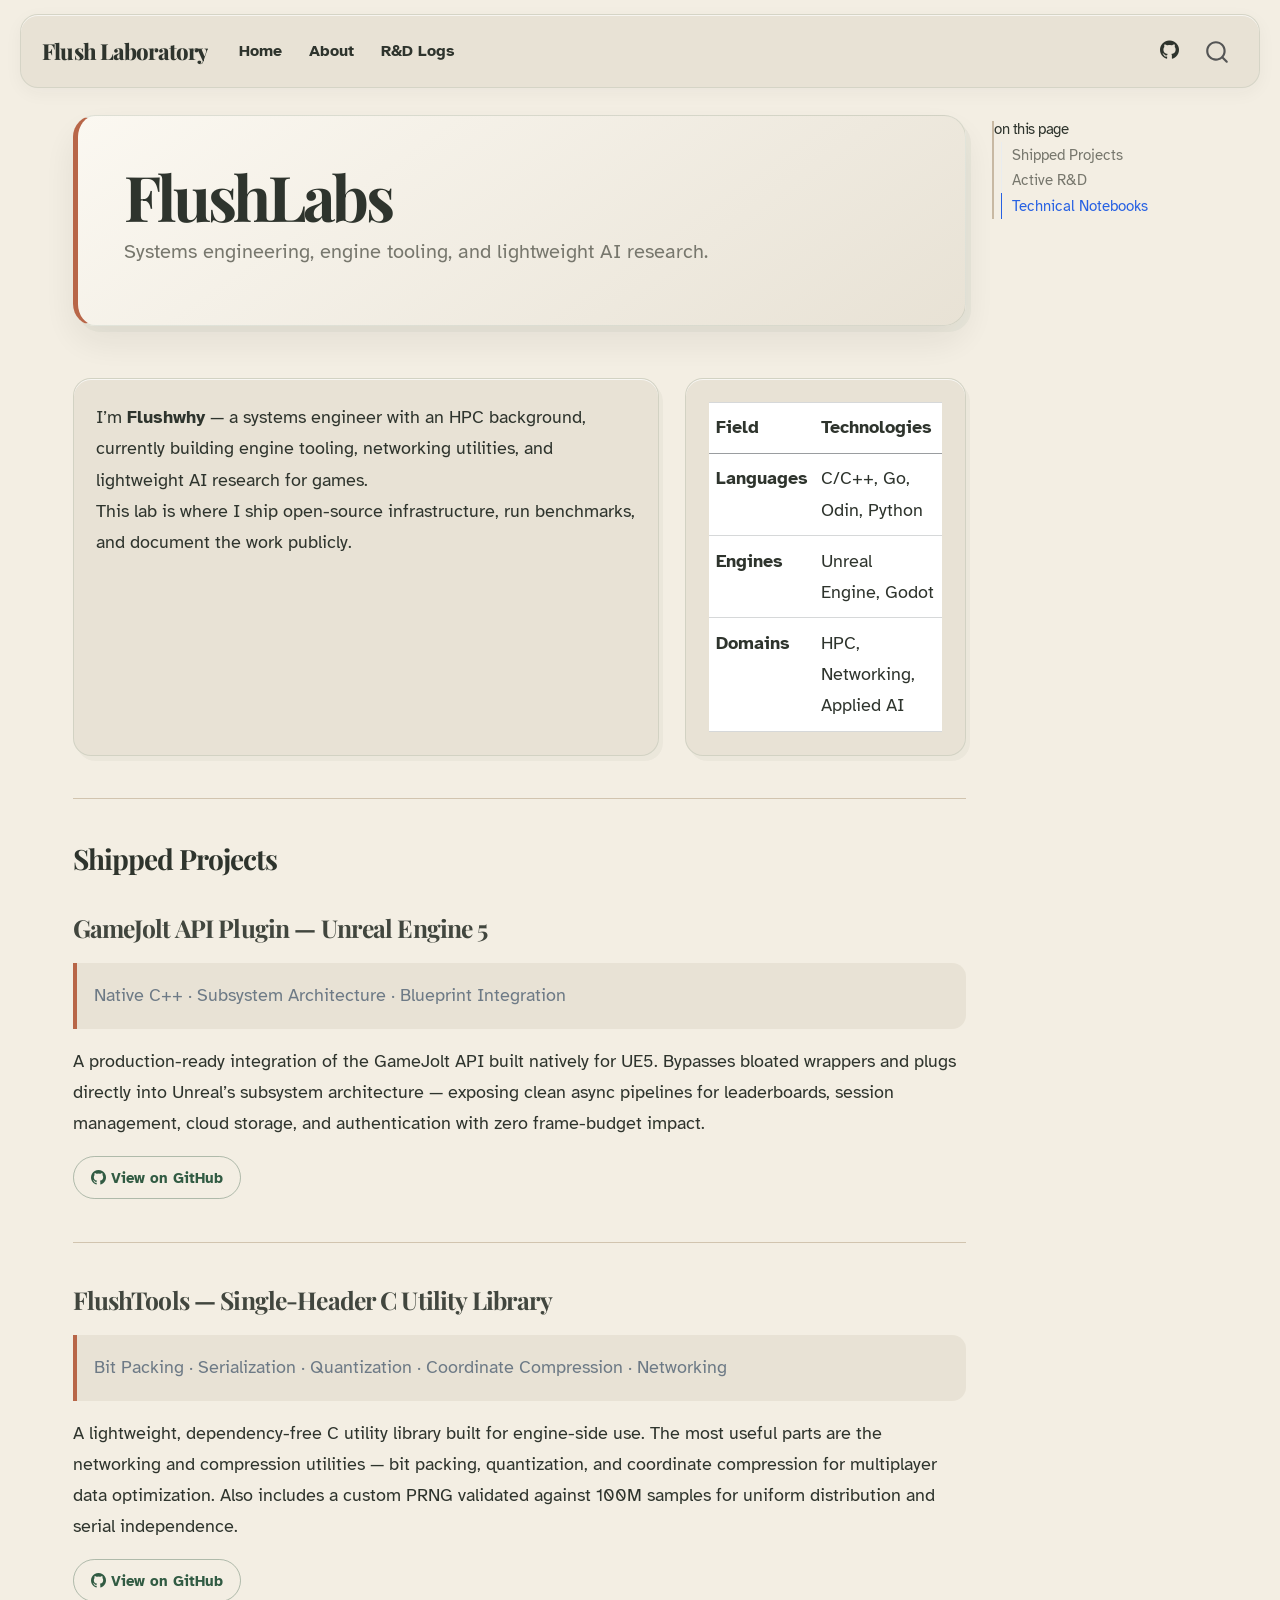
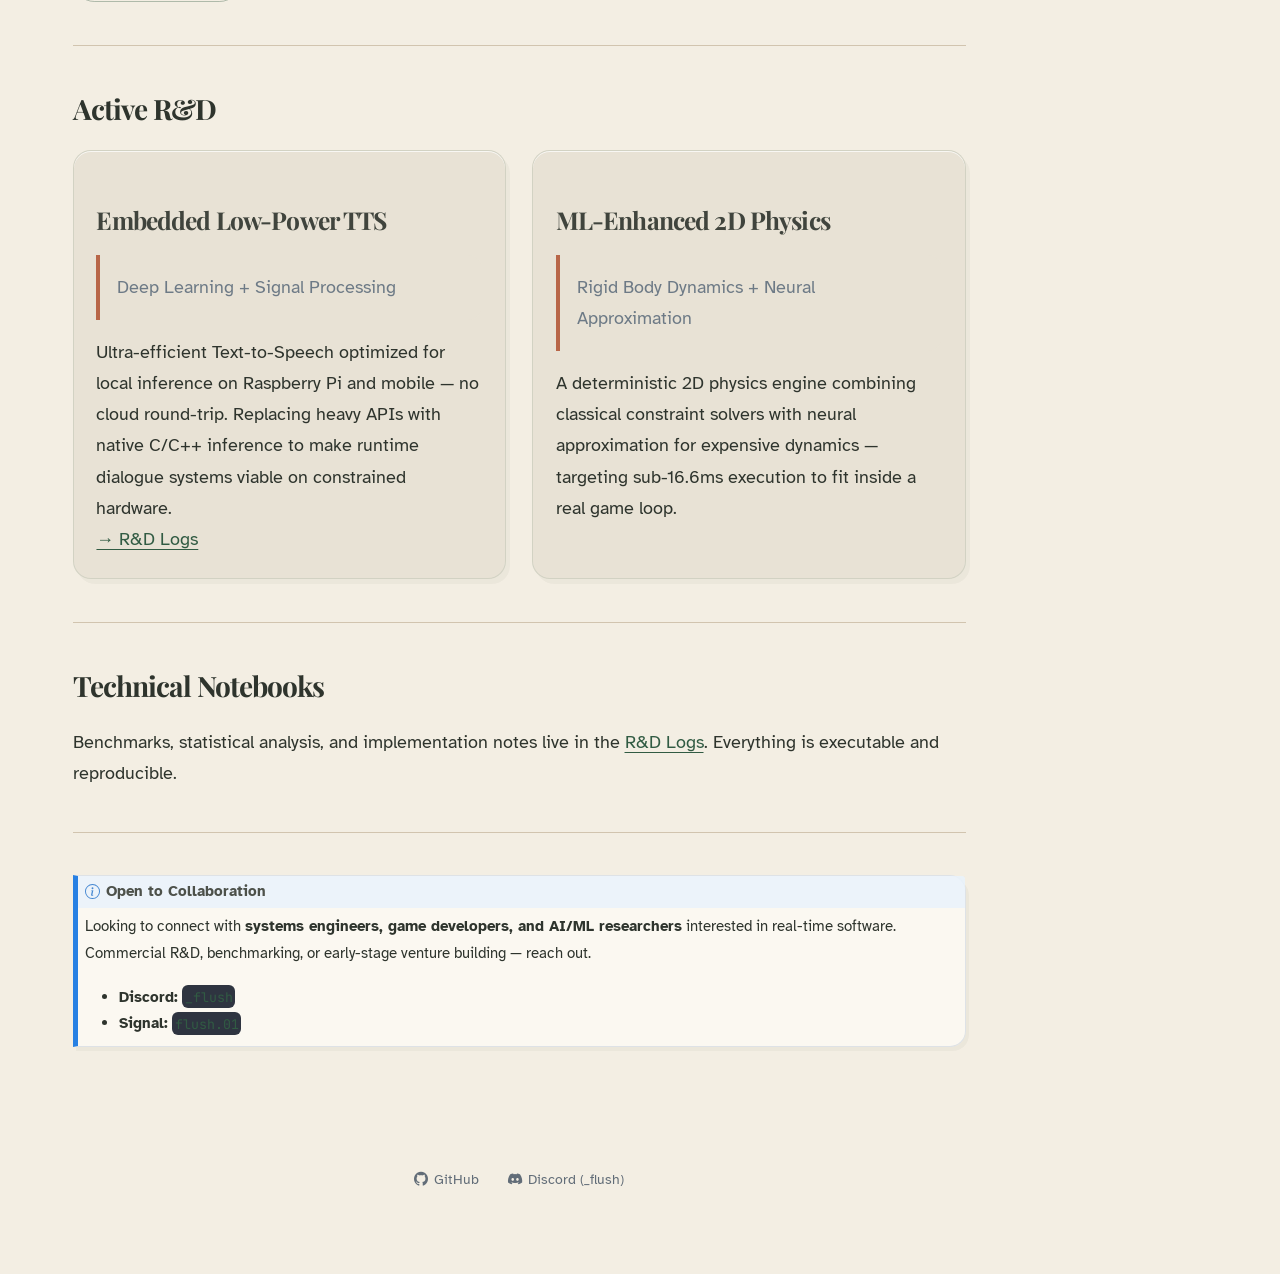
==== commit 288980d2: "Built site for gh-pages" ====
--- a/index.html
+++ b/index.html
@@ -2,7 +2,7 @@
 <html xmlns="http://www.w3.org/1999/xhtml" lang="en" xml:lang="en"><head>
 
 <meta charset="utf-8">
-<meta name="generator" content="quarto-1.9.38">
+<meta name="generator" content="quarto-1.11.9">
 
 <meta name="viewport" content="width=device-width, initial-scale=1.0, user-scalable=yes">
 
@@ -12,10 +12,13 @@
 /* Default styles provided by pandoc.
 ** See https://pandoc.org/MANUAL.html#variables-for-html for config info.
 */
-code{white-space: pre-wrap;}
 span.smallcaps{font-variant: small-caps;}
-div.columns{display: flex; gap: min(4vw, 1.5em);}
-div.column{flex: auto; overflow-x: auto;}
+div.columns{display: flex; gap: 1.5em;}
+div.column{flex: auto;}
+@media screen {
+div.columns{gap: min(4vw, 1.5em);}
+div.column{overflow-x: auto;}
+}
 div.hanging-indent{margin-left: 1.5em; text-indent: -1.5em;}
 ul.task-list{list-style: none;}
 ul.task-list li input[type="checkbox"] {
@@ -36,17 +39,14 @@
 <link href="./assets/favicon.ico" rel="icon">
 <script src="site_libs/quarto-html/quarto.js" type="module"></script>
 <script src="site_libs/quarto-html/tabsets/tabsets.js" type="module"></script>
+<script src="site_libs/quarto-html/scrollable-regions/scrollable-regions.js" type="module"></script>
 <script src="site_libs/quarto-html/popper.min.js"></script>
 <script src="site_libs/quarto-html/tippy.umd.min.js"></script>
 <link href="site_libs/quarto-html/tippy.css" rel="stylesheet">
-<link href="site_libs/quarto-html/quarto-syntax-highlighting-6b6957c917596b414ec0b78690761e87.css" rel="stylesheet" class="quarto-color-scheme" id="quarto-text-highlighting-styles">
-<link href="site_libs/quarto-html/quarto-syntax-highlighting-dark-6b6957c917596b414ec0b78690761e87.css" rel="stylesheet" class="quarto-color-scheme quarto-color-alternate" id="quarto-text-highlighting-styles">
-<link href="site_libs/quarto-html/quarto-syntax-highlighting-6b6957c917596b414ec0b78690761e87.css" rel="stylesheet" class="quarto-color-scheme-extra" id="quarto-text-highlighting-styles">
+<link href="site_libs/quarto-html/quarto-syntax-highlighting-204e14f15910316c170267f8d0a55226.css" rel="stylesheet" id="quarto-text-highlighting-styles">
 <script src="site_libs/bootstrap/bootstrap.min.js"></script>
 <link href="site_libs/bootstrap/bootstrap-icons.css" rel="stylesheet">
-<link href="site_libs/bootstrap/bootstrap-b19f03b317908103169a621f55486452.min.css" rel="stylesheet" append-hash="true" class="quarto-color-scheme" id="quarto-bootstrap" data-mode="light">
-<link href="site_libs/bootstrap/bootstrap-dark-74b4a3cb8e0e9f7f4de3f40c4a51d39a.min.css" rel="stylesheet" append-hash="true" class="quarto-color-scheme quarto-color-alternate" id="quarto-bootstrap" data-mode="dark">
-<link href="site_libs/bootstrap/bootstrap-b19f03b317908103169a621f55486452.min.css" rel="stylesheet" append-hash="true" class="quarto-color-scheme-extra" id="quarto-bootstrap" data-mode="light">
+<link href="site_libs/bootstrap/bootstrap-1de65eac98a9a083ead46591113cb506.min.css" rel="stylesheet" append-hash="true" id="quarto-bootstrap" data-mode="light">
 <script id="quarto-search-options" type="application/json">{
   "location": "navbar",
   "copy-button": false,
@@ -79,181 +79,18 @@
 <link rel="stylesheet" href="styles.css">
 </head>
 
-<body class="nav-fixed quarto-light"><script id="quarto-html-before-body" type="application/javascript">
-    const toggleBodyColorMode = (bsSheetEl) => {
-      const mode = bsSheetEl.getAttribute("data-mode");
-      const bodyEl = window.document.querySelector("body");
-      if (mode === "dark") {
-        bodyEl.classList.add("quarto-dark");
-        bodyEl.classList.remove("quarto-light");
-      } else {
-        bodyEl.classList.add("quarto-light");
-        bodyEl.classList.remove("quarto-dark");
-      }
-    }
-    const toggleBodyColorPrimary = () => {
-      const bsSheetEl = window.document.querySelector("link#quarto-bootstrap:not([rel=disabled-stylesheet])");
-      if (bsSheetEl) {
-        toggleBodyColorMode(bsSheetEl);
-      }
-    }
-    const setColorSchemeToggle = (alternate) => {
-      const toggles = window.document.querySelectorAll('.quarto-color-scheme-toggle');
-      for (let i=0; i < toggles.length; i++) {
-        const toggle = toggles[i];
-        if (toggle) {
-          if (alternate) {
-            toggle.classList.add("alternate");
-          } else {
-            toggle.classList.remove("alternate");
-          }
-        }
-      }
-    };
-    const toggleColorMode = (alternate) => {
-      // Switch the stylesheets
-      const primaryStylesheets = window.document.querySelectorAll('link.quarto-color-scheme:not(.quarto-color-alternate)');
-      const alternateStylesheets = window.document.querySelectorAll('link.quarto-color-scheme.quarto-color-alternate');
-      manageTransitions('#quarto-margin-sidebar .nav-link', false);
-      if (alternate) {
-        // note: dark is layered on light, we don't disable primary!
-        enableStylesheet(alternateStylesheets);
-        for (const sheetNode of alternateStylesheets) {
-          if (sheetNode.id === "quarto-bootstrap") {
-            toggleBodyColorMode(sheetNode);
-          }
-        }
-      } else {
-        disableStylesheet(alternateStylesheets);
-        enableStylesheet(primaryStylesheets)
-        toggleBodyColorPrimary();
-      }
-      manageTransitions('#quarto-margin-sidebar .nav-link', true);
-      // Switch the toggles
-      setColorSchemeToggle(alternate)
-      // Hack to workaround the fact that safari doesn't
-      // properly recolor the scrollbar when toggling (#1455)
-      if (navigator.userAgent.indexOf('Safari') > 0 && navigator.userAgent.indexOf('Chrome') == -1) {
-        manageTransitions("body", false);
-        window.scrollTo(0, 1);
-        setTimeout(() => {
-          window.scrollTo(0, 0);
-          manageTransitions("body", true);
-        }, 40);
-      }
-    }
-    const disableStylesheet = (stylesheets) => {
-      for (let i=0; i < stylesheets.length; i++) {
-        const stylesheet = stylesheets[i];
-        stylesheet.rel = 'disabled-stylesheet';
-      }
-    }
-    const enableStylesheet = (stylesheets) => {
-      for (let i=0; i < stylesheets.length; i++) {
-        const stylesheet = stylesheets[i];
-        if(stylesheet.rel !== 'stylesheet') { // for Chrome, which will still FOUC without this check
-          stylesheet.rel = 'stylesheet';
-        }
-      }
-    }
-    const manageTransitions = (selector, allowTransitions) => {
-      const els = window.document.querySelectorAll(selector);
-      for (let i=0; i < els.length; i++) {
-        const el = els[i];
-        if (allowTransitions) {
-          el.classList.remove('notransition');
-        } else {
-          el.classList.add('notransition');
-        }
-      }
-    }
-    const isFileUrl = () => {
-      return window.location.protocol === 'file:';
-    }
-    const hasAlternateSentinel = () => {
-      let styleSentinel = getColorSchemeSentinel();
-      if (styleSentinel !== null) {
-        return styleSentinel === "alternate";
-      } else {
-        return false;
-      }
-    }
-    const setStyleSentinel = (alternate) => {
-      const value = alternate ? "alternate" : "default";
-      if (!isFileUrl()) {
-        window.localStorage.setItem("quarto-color-scheme", value);
-      } else {
-        localAlternateSentinel = value;
-      }
-    }
-    const getColorSchemeSentinel = () => {
-      if (!isFileUrl()) {
-        const storageValue = window.localStorage.getItem("quarto-color-scheme");
-        return storageValue != null ? storageValue : localAlternateSentinel;
-      } else {
-        return localAlternateSentinel;
-      }
-    }
-    const toggleGiscusIfUsed = (isAlternate, darkModeDefault) => {
-      const baseTheme = document.querySelector('#giscus-base-theme')?.value ?? 'light';
-      const alternateTheme = document.querySelector('#giscus-alt-theme')?.value ?? 'dark';
-      let newTheme = '';
-      if(authorPrefersDark) {
-        newTheme = isAlternate ? baseTheme : alternateTheme;
-      } else {
-        newTheme = isAlternate ? alternateTheme : baseTheme;
-      }
-      const changeGiscusTheme = () => {
-        // From: https://github.com/giscus/giscus/issues/336
-        const sendMessage = (message) => {
-          const iframe = document.querySelector('iframe.giscus-frame');
-          if (!iframe) return;
-          iframe.contentWindow.postMessage({ giscus: message }, 'https://giscus.app');
-        }
-        sendMessage({
-          setConfig: {
-            theme: newTheme
-          }
-        });
-      }
-      const isGiscussLoaded = window.document.querySelector('iframe.giscus-frame') !== null;
-      if (isGiscussLoaded) {
-        changeGiscusTheme();
-      }
-    };
-    const authorPrefersDark = false;
-    const darkModeDefault = authorPrefersDark;
-      document.querySelector('link#quarto-text-highlighting-styles.quarto-color-scheme-extra').rel = 'disabled-stylesheet';
-      document.querySelector('link#quarto-bootstrap.quarto-color-scheme-extra').rel = 'disabled-stylesheet';
-    let localAlternateSentinel = darkModeDefault ? 'alternate' : 'default';
-    // Dark / light mode switch
-    window.quartoToggleColorScheme = () => {
-      // Read the current dark / light value
-      let toAlternate = !hasAlternateSentinel();
-      toggleColorMode(toAlternate);
-      setStyleSentinel(toAlternate);
-      toggleGiscusIfUsed(toAlternate, darkModeDefault);
-      window.dispatchEvent(new Event('resize'));
-    };
-    // Switch to dark mode if need be
-    if (hasAlternateSentinel()) {
-      toggleColorMode(true);
-    } else {
-      toggleColorMode(false);
-    }
-  </script>
+<body class="nav-fixed quarto-light"><a id="quarto-skip-link" class="visually-hidden-focusable" href="#quarto-document-content">Skip to main content</a>
 
 <div id="quarto-search-results"></div>
   <header id="quarto-header" class="headroom fixed-top">
-    <nav class="navbar navbar-expand-lg " data-bs-theme="dark">
+    <nav class="navbar navbar-expand-lg " data-bs-theme="dark" aria-label="Site">
       <div class="navbar-container container-fluid">
       <div class="navbar-brand-container mx-auto">
     <a class="navbar-brand" href="./index.html">
     <span class="navbar-title">Flush Laboratory</span>
     </a>
   </div>
-            <div id="quarto-search" class="" title="Search"></div>
-          <button class="navbar-toggler" type="button" data-bs-toggle="collapse" data-bs-target="#navbarCollapse" aria-controls="navbarCollapse" role="menu" aria-expanded="false" aria-label="Toggle navigation" onclick="if (window.quartoToggleHeadroom) { window.quartoToggleHeadroom(); }">
+          <button class="navbar-toggler" type="button" data-bs-toggle="collapse" data-bs-target="#navbarCollapse" aria-controls="navbarCollapse" aria-expanded="false" aria-label="Toggle navigation" onclick="if (window.quartoToggleHeadroom) { window.quartoToggleHeadroom(); }">
   <span class="navbar-toggler-icon"></span>
 </button>
           <div class="collapse navbar-collapse" id="navbarCollapse">
@@ -280,8 +117,8 @@
 </ul>
           </div> <!-- /navcollapse -->
             <div class="quarto-navbar-tools">
-  <a href="" class="quarto-color-scheme-toggle quarto-navigation-tool  px-1" onclick="window.quartoToggleColorScheme(); return false;" title="Toggle dark mode"><i class="bi"></i></a>
-</div>
+</div>
+            <div id="quarto-search" class="" title="Search"></div>
       </div> <!-- /container-fluid -->
     </nav>
 </header>
@@ -290,8 +127,8 @@
 <!-- sidebar -->
 <!-- margin-sidebar -->
     <div id="quarto-margin-sidebar" class="sidebar margin-sidebar">
-        <nav id="TOC" role="doc-toc" class="toc-active">
-    <h2 id="toc-title">On this page</h2>
+        <nav id="TOC" role="doc-toc" aria-labelledby="toc-title" class="toc-active">
+    <h2 id="toc-title">on this page</h2>
   <ul>
   <li><a href="#shipped-projects" id="toc-shipped-projects" class="nav-link active" data-scroll-target="#shipped-projects">Shipped Projects</a>
   <ul class="collapse">
@@ -315,8 +152,7 @@
 </div>
 <div class="quarto-title-meta column-page-left">
   </div>
-</header> <main class="content column-page-left" id="quarto-document-content">
-
+</header> <main class="content column-page-left" id="quarto-document-content" tabindex="-1">
 
 <div class="grid">
 <div class="g-col-12 g-col-md-8">
@@ -432,19 +268,6 @@
  <!-- /main -->
 <script id="quarto-html-after-body" type="application/javascript">
   window.document.addEventListener("DOMContentLoaded", function (event) {
-    // Ensure there is a toggle, if there isn't float one in the top right
-    if (window.document.querySelector('.quarto-color-scheme-toggle') === null) {
-      const a = window.document.createElement('a');
-      a.classList.add('top-right');
-      a.classList.add('quarto-color-scheme-toggle');
-      a.href = "";
-      a.onclick = function() { try { window.quartoToggleColorScheme(); } catch {} return false; };
-      const i = window.document.createElement("i");
-      i.classList.add('bi');
-      a.appendChild(i);
-      window.document.body.appendChild(a);
-    }
-    setColorSchemeToggle(hasAlternateSentinel())
     const isCodeAnnotation = (el) => {
       for (const clz of el.classList) {
         if (clz.startsWith('code-annotation-')) {                     
@@ -514,7 +337,8 @@
           return filterRegex.test(href) || localhostRegex.test(href) || mailtoRegex.test(href);
       }
       // Inspect non-navigation links and adorn them if external
-     var links = window.document.querySelectorAll('a[href]:not(.nav-link):not(.navbar-brand):not(.toc-action):not(.sidebar-link):not(.sidebar-item-toggle):not(.pagination-link):not(.no-external):not([aria-hidden]):not(.dropdown-item):not(.quarto-navigation-tool):not(.about-link)');
+      window.quartoDecorateExternalLinks = function (root) {
+     var links = (root || window.document).querySelectorAll('a[href]:not(.nav-link):not(.navbar-brand):not(.toc-action):not(.sidebar-link):not(.sidebar-item-toggle):not(.pagination-link):not(.no-external):not([aria-hidden]):not(.dropdown-item):not(.quarto-navigation-tool):not(.about-link)');
       for (var i=0; i<links.length; i++) {
         const link = links[i];
         if (!isInternal(link.href)) {
@@ -523,8 +347,69 @@
           if (link.dataset.originalHref !== undefined) {
             link.href = link.dataset.originalHref;
           }
-        }
-      }
+          if (!link.classList.contains('no-external-icon')) {
+          }
+        }
+      }
+      };
+      window.quartoDecorateExternalLinks(window.document);
+    // Esc closes the popup (WCAG 1.4.13) and focus leaving both trigger and
+    // popup closes it (WCAG 2.4.11); tippy handles neither for interactive popups.
+    const hideOnEscAndFocusOut = {
+      name: 'hideOnEscAndFocusOut',
+      defaultValue: true,
+      fn(instance) {
+        const dismiss = () => {
+          // A show scheduled by the trigger delay would otherwise reopen it
+          instance.clearDelayTimeouts();
+          instance.hide();
+        };
+        const onKeyDown = (event) => {
+          if (event.key !== 'Escape') {
+            return;
+          }
+          // Keep Esc from also reaching page handlers (e.g. reveal.js overview),
+          // except an open reveal.js slide menu, which Esc should close too.
+          // The menu handles keys only when its keyboard option is on.
+          const menuHandlesEsc = window.Reveal?.getPlugin?.('menu')?.isOpen() &&
+            window.Reveal.getConfig().menu?.keyboard !== false;
+          if (!menuHandlesEsc) {
+            event.stopPropagation();
+          }
+          if (instance.popper.contains(window.document.activeElement)) {
+            // Disabled while refocusing so the focus trigger does not reopen it
+            instance.disable();
+            instance.reference.focus();
+            instance.enable();
+          }
+          dismiss();
+        };
+        const onFocusOut = (event) => {
+          const target = event.relatedTarget;
+          if (target && !instance.reference.contains(target) &&
+              !instance.popper.contains(target)) {
+            dismiss();
+          }
+        };
+        // On the trigger too: a click trigger (code-annotations: select) has no
+        // blur handling. Attached for the instance's lifetime so leaving the
+        // trigger also cancels a show still pending on the trigger delay.
+        instance.reference.addEventListener('focusout', onFocusOut);
+        return {
+          onShow() {
+            window.document.addEventListener('keydown', onKeyDown, true);
+            instance.popper.addEventListener('focusout', onFocusOut);
+          },
+          onHide() {
+            window.document.removeEventListener('keydown', onKeyDown, true);
+            instance.popper.removeEventListener('focusout', onFocusOut);
+          },
+          onDestroy() {
+            instance.reference.removeEventListener('focusout', onFocusOut);
+          },
+        };
+      },
+    };
     function tippyHover(el, contentFn, onTriggerFn, onUntriggerFn) {
       const config = {
         allowHTML: true,
@@ -538,6 +423,7 @@
         interactiveBorder: 10,
         theme: 'quarto',
         placement: 'bottom-start',
+        plugins: [hideOnEscAndFocusOut],
       };
       if (contentFn) {
         config.content = contentFn;
@@ -700,44 +586,54 @@
           const lineIds = lines.map((line) => {
             return targetCell + "-" + line;
           })
-          let top = null;
-          let height = null;
-          let parent = null;
+          // Each band is positioned against its own containing block, which is
+          // not the offsetParent of the lines, so place it from client rects.
+          const placeBand = (band, firstEl, lastEl, codeBlock) => {
+            const container = band.offsetParent;
+            if (container === null) {
+              return;
+            }
+            const containerRect = container.getBoundingClientRect();
+            // Reveal.js scales slides with a transform, so convert client
+            // pixels back to the CSS pixels of the container.
+            const scale = containerRect.height / container.offsetHeight || 1;
+            const firstRect = firstEl.getBoundingClientRect();
+            const lastRect = lastEl.getBoundingClientRect();
+            const top = (firstRect.top - containerRect.top) / scale - container.clientTop + container.scrollTop;
+            const height = (lastRect.bottom - firstRect.top) / scale;
+            band.style.top = top - 2 + "px";
+            band.style.height = height + 4 + "px";
+            if (codeBlock) {
+              // Without the copy button wrapper, the containing block is wider
+              // than the code block, so span the code block explicitly.
+              const blockRect = codeBlock.getBoundingClientRect();
+              band.style.left = (blockRect.left - containerRect.left) / scale - container.clientLeft + container.scrollLeft + "px";
+              band.style.width = blockRect.width / scale + "px";
+            }
+          };
           if (lineIds.length > 0) {
-              //compute the position of the single el (top and bottom and make a div)
-              const el = window.document.getElementById(lineIds[0]);
-              top = el.offsetTop;
-              height = el.offsetHeight;
-              parent = el.parentElement.parentElement;
-            if (lineIds.length > 1) {
-              const lastEl = window.document.getElementById(lineIds[lineIds.length - 1]);
-              const bottom = lastEl.offsetTop + lastEl.offsetHeight;
-              height = bottom - top;
-            }
-            if (top !== null && height !== null && parent !== null) {
-              // cook up a div (if necessary) and position it 
-              let div = window.document.getElementById("code-annotation-line-highlight");
-              if (div === null) {
-                div = window.document.createElement("div");
-                div.setAttribute("id", "code-annotation-line-highlight");
-                div.style.position = 'absolute';
-                parent.appendChild(div);
-              }
-              div.style.top = top - 2 + "px";
-              div.style.height = height + 4 + "px";
-              div.style.left = 0;
-              let gutterDiv = window.document.getElementById("code-annotation-line-highlight-gutter");
-              if (gutterDiv === null) {
-                gutterDiv = window.document.createElement("div");
-                gutterDiv.setAttribute("id", "code-annotation-line-highlight-gutter");
-                gutterDiv.style.position = 'absolute';
-                const codeCell = window.document.getElementById(targetCell);
-                const gutter = codeCell.querySelector('.code-annotation-gutter');
-                gutter.appendChild(gutterDiv);
-              }
-              gutterDiv.style.top = top - 2 + "px";
-              gutterDiv.style.height = height + 4 + "px";
-            }
+            const el = window.document.getElementById(lineIds[0]);
+            const lastEl = window.document.getElementById(lineIds[lineIds.length - 1]);
+            const parent = el.parentElement.parentElement;
+            // cook up a div (if necessary) and position it
+            let div = window.document.getElementById("code-annotation-line-highlight");
+            if (div === null) {
+              div = window.document.createElement("div");
+              div.setAttribute("id", "code-annotation-line-highlight");
+              div.style.position = 'absolute';
+              parent.appendChild(div);
+            }
+            placeBand(div, el, lastEl, parent.closest("div.sourceCode") || parent);
+            let gutterDiv = window.document.getElementById("code-annotation-line-highlight-gutter");
+            if (gutterDiv === null) {
+              gutterDiv = window.document.createElement("div");
+              gutterDiv.setAttribute("id", "code-annotation-line-highlight-gutter");
+              gutterDiv.style.position = 'absolute';
+              const codeCell = window.document.getElementById(targetCell);
+              const gutter = codeCell.querySelector('.code-annotation-gutter');
+              gutter.appendChild(gutterDiv);
+            }
+            placeBand(gutterDiv, el, lastEl);
             selectedAnnoteEl = annoteEl;
           }
         };
@@ -836,6 +732,9 @@
     }
   });
   </script>
+  <script type="application/javascript">
+  window.quartoScrollableRegionsLabels = {"code":"Scrollable code","output":"Scrollable output"};
+  </script>
 </div> <!-- /content -->
 
 
--- a/site_libs/quarto-html/quarto-syntax-highlighting-204e14f15910316c170267f8d0a55226.css
+++ b/site_libs/quarto-html/quarto-syntax-highlighting-204e14f15910316c170267f8d0a55226.css
@@ -0,0 +1,211 @@
+/* quarto syntax highlight colors */
+:root {
+  --quarto-hl-al-color: #ff5555;
+  --quarto-hl-an-color: #75715e;
+  --quarto-hl-at-color: #f92672;
+  --quarto-hl-bn-color: #ae81ff;
+  --quarto-hl-bu-color: #66D9EF;
+  --quarto-hl-ch-color: #e6db74;
+  --quarto-hl-co-color: #75715e;
+  --quarto-hl-cv-color: #75715e;
+  --quarto-hl-cn-color: #ae81ff;
+  --quarto-hl-cf-color: #f92672;
+  --quarto-hl-dt-color: #66d9ef;
+  --quarto-hl-dv-color: #ae81ff;
+  --quarto-hl-do-color: #75715e;
+  --quarto-hl-er-color: #ff5555;
+  --quarto-hl-ex-color: #a6e22e;
+  --quarto-hl-fl-color: #ae81ff;
+  --quarto-hl-fu-color: #a6e22e;
+  --quarto-hl-im-color: #f92672;
+  --quarto-hl-in-color: #f1fa8c;
+  --quarto-hl-kw-color: #f92672;
+  --quarto-hl-op-color: #f8f8f2;
+  --quarto-hl-pp-color: #f92672;
+  --quarto-hl-re-color: #75715e;
+  --quarto-hl-sc-color: #ae81ff;
+  --quarto-hl-ss-color: #e6db74;
+  --quarto-hl-st-color: #e6db74;
+  --quarto-hl-va-color: #f8f8f2;
+  --quarto-hl-vs-color: #e6db74;
+  --quarto-hl-wa-color: #ff5555;
+}
+
+/* other quarto variables */
+:root {
+  --quarto-font-monospace: SFMono-Regular, Menlo, Monaco, Consolas, "Liberation Mono", "Courier New", monospace;
+}
+
+/* syntax highlight based on Pandoc's rules */
+pre > code.sourceCode > span {
+  color: #f8f8f2;
+}
+
+code.sourceCode > span {
+  color: #f8f8f2;
+}
+
+div.sourceCode,
+div.sourceCode pre.sourceCode {
+  color: #f8f8f2;
+}
+
+/* Normal */
+code span {
+  color: #f8f8f2;
+}
+
+/* Alert */
+code span.al {
+  font-weight: bold;
+  color: #ff5555;
+}
+
+/* Annotation */
+code span.an {
+  color: #75715e;
+}
+
+/* Attribute */
+code span.at {
+  color: #f92672;
+}
+
+/* BaseN */
+code span.bn {
+  color: #ae81ff;
+}
+
+/* BuiltIn */
+code span.bu {
+  color: #66D9EF;
+}
+
+/* ControlFlow */
+code span.cf {
+  color: #f92672;
+}
+
+/* Char */
+code span.ch {
+  color: #e6db74;
+}
+
+/* Constant */
+code span.cn {
+  color: #ae81ff;
+}
+
+/* Comment */
+code span.co {
+  color: #75715e;
+}
+
+/* CommentVar */
+code span.cv {
+  color: #75715e;
+}
+
+/* Documentation */
+code span.do {
+  color: #75715e;
+}
+
+/* DataType */
+code span.dt {
+  font-style: italic;
+  color: #66d9ef;
+}
+
+/* DecVal */
+code span.dv {
+  color: #ae81ff;
+}
+
+/* Error */
+code span.er {
+  color: #ff5555;
+  text-decoration: underline;
+}
+
+/* Extension */
+code span.ex {
+  font-weight: bold;
+  color: #a6e22e;
+}
+
+/* Float */
+code span.fl {
+  color: #ae81ff;
+}
+
+/* Function */
+code span.fu {
+  color: #a6e22e;
+}
+
+/* Import */
+code span.im {
+  color: #f92672;
+}
+
+/* Information */
+code span.in {
+  color: #f1fa8c;
+}
+
+/* Keyword */
+code span.kw {
+  color: #f92672;
+}
+
+/* Operator */
+code span.op {
+  color: #f8f8f2;
+}
+
+/* Preprocessor */
+code span.pp {
+  color: #f92672;
+}
+
+/* RegionMarker */
+code span.re {
+  color: #75715e;
+}
+
+/* SpecialChar */
+code span.sc {
+  color: #ae81ff;
+}
+
+/* SpecialString */
+code span.ss {
+  color: #e6db74;
+}
+
+/* String */
+code span.st {
+  color: #e6db74;
+}
+
+/* Variable */
+code span.va {
+  color: #f8f8f2;
+}
+
+/* VerbatimString */
+code span.vs {
+  color: #e6db74;
+}
+
+/* Warning */
+code span.wa {
+  color: #ff5555;
+}
+
+.prevent-inlining {
+  content: "</";
+}
+
+/*# sourceMappingURL=cdf2c8f5a236426095cd33115c960726.css.map */
--- a/styles.css
+++ b/styles.css
@@ -1,163 +1,379 @@
-/* ============================================================
-   FlushLabs — styles.css
-   Aesthetic: Clean technical blog, understated, readable
-   ============================================================ */
-
-@import url('https://fonts.googleapis.com/css2?family=IBM+Plex+Mono:wght@400;600&family=IBM+Plex+Sans:ital,wght@0,400;0,500;0,600;1,400&display=swap');
+/* FlushLabs — warm clay editorial theme */
+
+@import url('https://fonts.googleapis.com/css2?family=Atkinson+Hyperlegible:ital,wght@0,400;0,700;1,400&family=JetBrains+Mono:wght@400;500;600&family=Playfair+Display:wght@700;800&display=swap');
 
 :root {
-  --fl-accent: #2563eb;
-  --fl-accent-muted: rgba(37, 99, 235, 0.1);
-  --fl-accent-border: rgba(37, 99, 235, 0.25);
-  --fl-mono: 'IBM Plex Mono', monospace;
-  --fl-sans: 'IBM Plex Sans', sans-serif;
-  --fl-radius: 6px;
-}
-
-/* ── Base ───────────────────────────────────────────────────── */
+  color-scheme: light;
+  --fw-cream: #f3eee3;
+  --fw-paper: #fbf8f1;
+  --fw-parchment: #e8e2d5;
+  --fw-forest: #315b43;
+  --fw-forest-deep: #2e342d;
+  --fw-terracotta: #b86648;
+  --fw-sand: #c8b9a3;
+  --fw-muted: #77776d;
+  --fw-shadow: 0 16px 38px rgba(47, 53, 43, .08), 5px 6px 0 rgba(49, 91, 67, .045);
+
+  --bs-body-bg: var(--fw-cream);
+  --bs-body-color: var(--fw-forest-deep);
+  --bs-primary: var(--fw-forest);
+  --bs-link-color: var(--fw-forest);
+  --bs-link-hover-color: var(--fw-terracotta);
+  --bs-border-color: rgba(200, 185, 163, .8);
+  --bs-border-radius: 1rem;
+  --bs-font-sans-serif: 'Atkinson Hyperlegible', Georgia, serif;
+  --bs-font-monospace: 'JetBrains Mono', 'Fira Code', monospace;
+}
+
+html { scroll-behavior: smooth; }
+
 body {
-  font-family: var(--fl-sans);
-  font-size: 1rem;
-  line-height: 1.7;
-}
-
-h1, h2, h3, h4 {
-  font-family: var(--fl-sans);
-  font-weight: 600;
-  letter-spacing: -0.02em;
-}
-
+  background: var(--fw-cream);
+  color: var(--fw-forest-deep);
+  font-family: 'Atkinson Hyperlegible', Georgia, serif;
+  font-size: 1.05rem;
+  line-height: 1.75;
+  letter-spacing: 0;
+}
+
+#quarto-content,
+main.content {
+  color: var(--fw-forest-deep);
+}
+
+main.content {
+  max-width: 1200px;
+  padding-bottom: 3rem;
+}
+
+h1, h2, h3, h4, h5, h6 {
+  color: var(--fw-forest-deep);
+  font-family: 'Playfair Display', Georgia, serif;
+  font-weight: 700;
+  letter-spacing: -.035em;
+}
+
+h1 { line-height: 1.12; }
+h2 {
+  margin-top: 2.7rem;
+  margin-bottom: 1rem;
+  padding-bottom: .45rem;
+  border-bottom: 1px solid var(--fw-sand);
+}
+h3 { margin-top: 1.8rem; }
+
+a {
+  color: var(--fw-forest);
+  text-underline-offset: .2em;
+  text-decoration-thickness: 1px;
+}
+a:hover { color: var(--fw-terracotta); }
+
+/* Navigation */
+.navbar {
+  padding: .85rem 0;
+  border: 0;
+  background: rgba(243, 238, 227, .94);
+  backdrop-filter: blur(12px);
+}
+
+.navbar > .container,
+.navbar > .container-fluid {
+  max-width: 1240px;
+  padding: .65rem 1.25rem;
+  border: 1px solid rgba(49, 91, 67, .1);
+  border-radius: 18px;
+  background: var(--fw-parchment);
+  box-shadow: 0 5px 18px rgba(47, 53, 43, .045), inset 0 1px 0 rgba(255,255,255,.65);
+}
+
+.navbar-brand {
+  color: var(--fw-forest-deep) !important;
+  font-family: 'Playfair Display', Georgia, serif;
+  font-size: 1.3rem;
+  font-weight: 800;
+  letter-spacing: -.04em;
+}
+
+.navbar-brand::after { content: none !important; }
+
+.navbar .nav-link {
+  padding: .45rem .8rem !important;
+  border-radius: 999px;
+  color: var(--fw-forest-deep) !important;
+  font-size: .94rem;
+  font-weight: 700;
+  transition: background .18s ease, color .18s ease;
+}
+
+.navbar .nav-link:hover,
+.navbar .nav-link:focus-visible {
+  background: rgba(49, 91, 67, .09);
+  color: var(--fw-forest) !important;
+}
+
+.navbar-toggler {
+  border: 1px solid rgba(49, 91, 67, .18);
+  border-radius: 12px;
+  box-shadow: none !important;
+}
+
+/* Page titles and the home-page introduction */
+#quarto-content .quarto-title-block {
+  margin-bottom: 2rem;
+  padding: clamp(1.5rem, 4vw, 2.75rem);
+  border: 1px solid rgba(49, 91, 67, .12);
+  border-left: 5px solid var(--fw-terracotta);
+  border-radius: 22px;
+  background: linear-gradient(145deg, var(--fw-paper), var(--fw-parchment));
+  box-shadow: var(--fw-shadow);
+}
+
+.quarto-title h1.title,
+.quarto-title-block .title {
+  color: var(--fw-forest-deep);
+  font-size: clamp(2.25rem, 5vw, 3.7rem);
+  letter-spacing: -.055em;
+  line-height: 1.08;
+}
+
+.quarto-title-block .subtitle {
+  max-width: 48rem;
+  color: var(--fw-muted);
+  font-size: clamp(1rem, 1.6vw, 1.2rem);
+  line-height: 1.6;
+}
+
+/* Homepage grid: introduction and technical snapshot */
+.grid > [class*="g-col"] {
+  min-width: 0;
+}
+
+.grid > [class*="g-col"] > p,
+.grid > [class*="g-col"] > table {
+  margin-bottom: 0;
+}
+
+.grid > [class*="g-col"] {
+  padding: 1.35rem;
+  border: 1px solid rgba(49, 91, 67, .12);
+  border-radius: 18px;
+  background: var(--fw-parchment);
+  box-shadow: inset 0 1px 0 rgba(255,255,255,.72), 4px 5px 0 rgba(49,91,67,.04);
+}
+
+.grid table {
+  width: 100%;
+  margin: 0;
+  --bs-table-bg: transparent;
+  --bs-table-color: var(--fw-forest-deep);
+  --bs-table-border-color: rgba(200, 185, 163, .8);
+}
+
+.grid table th,
+.grid table td {
+  padding: .55rem .4rem;
+  background: transparent;
+  vertical-align: top;
+}
+
+/* Project sections and technical content */
+blockquote {
+  margin: 1.2rem 0;
+  padding: 1rem 1.3rem;
+  border-left: 4px solid var(--fw-terracotta);
+  border-radius: 0 14px 14px 0;
+  background: var(--fw-parchment);
+  color: var(--fw-forest);
+}
+
+hr {
+  margin: 2.5rem 0;
+  border: 0;
+  border-top: 1px solid var(--fw-sand);
+  opacity: .8;
+}
+
+.btn {
+  border-radius: 999px;
+  padding: .55rem 1rem;
+  font-weight: 700;
+  transition: transform .18s ease, box-shadow .18s ease, background .18s ease;
+}
+
+.btn:hover { transform: translateY(-2px); }
+
+.btn-primary {
+  border-color: var(--fw-forest);
+  background: var(--fw-forest);
+  color: var(--fw-paper);
+}
+
+.btn-primary:hover {
+  border-color: var(--fw-forest-deep);
+  background: var(--fw-forest-deep);
+  color: white;
+}
+
+.btn-outline-primary {
+  border-color: rgba(49, 91, 67, .35);
+  color: var(--fw-forest);
+}
+
+.btn-outline-primary:hover {
+  border-color: var(--fw-forest);
+  background: var(--fw-forest);
+  color: var(--fw-paper);
+}
+
+/* Callouts */
+.callout {
+  border-color: rgba(184, 102, 72, .35);
+  border-left: 4px solid var(--fw-terracotta);
+  border-radius: 0 16px 16px 0;
+  background: var(--fw-paper);
+  box-shadow: 3px 4px 0 rgba(49, 91, 67, .04);
+}
+
+.callout .callout-title {
+  color: var(--fw-forest-deep);
+  font-family: 'Playfair Display', Georgia, serif;
+}
+
+/* Notebook listings */
+.quarto-listing-default .list-item,
+.quarto-listing .quarto-post {
+  margin-bottom: 1rem;
+  padding: 1.35rem 1.5rem;
+  border: 1px solid rgba(49, 91, 67, .12);
+  border-radius: 18px;
+  background: var(--fw-paper);
+  box-shadow: 0 8px 22px rgba(47, 53, 43, .035), inset 0 1px 0 rgba(255,255,255,.8);
+  transition: transform .2s ease, box-shadow .2s ease, border-color .2s ease;
+}
+
+.quarto-listing-default .list-item:hover,
+.quarto-listing .quarto-post:hover {
+  transform: translateY(-3px);
+  border-color: rgba(49, 91, 67, .28);
+  box-shadow: var(--fw-shadow);
+}
+
+.listing-title a {
+  color: var(--fw-forest-deep);
+  font-family: 'Playfair Display', Georgia, serif;
+  font-size: 1.3rem;
+  font-weight: 700;
+  text-decoration: none;
+}
+.listing-title a:hover { color: var(--fw-terracotta); }
+
+.listing-date,
+.listing-reading-time {
+  color: var(--fw-muted);
+  font-family: 'JetBrains Mono', monospace;
+  font-size: .76rem;
+}
+
+.badge,
+.quarto-category {
+  border: 1px solid rgba(184, 102, 72, .18) !important;
+  border-radius: 999px !important;
+  background: rgba(184, 102, 72, .09) !important;
+  color: #89523d !important;
+  font-family: 'Atkinson Hyperlegible', Georgia, serif !important;
+  font-size: .76rem !important;
+  letter-spacing: 0 !important;
+  text-transform: none;
+}
+
+/* Code and executable notebooks */
 code, pre, .sourceCode {
-  font-family: var(--fl-mono) !important;
-  font-size: 0.875em;
-}
-
-/* ── Navbar ─────────────────────────────────────────────────── */
-.navbar-brand {
-  font-family: var(--fl-mono);
-  font-weight: 600;
-  font-size: 0.95rem;
-}
-
-.nav-link {
-  font-size: 0.9rem;
-}
-
-/* ── Homepage prose ─────────────────────────────────────────── */
-.quarto-title h1.title {
-  font-size: clamp(1.8rem, 4vw, 2.6rem);
-  font-weight: 600;
-  letter-spacing: -0.03em;
-}
-
-/* ── Section dividers ───────────────────────────────────────── */
-hr {
-  margin: 2rem 0;
-  opacity: 0.2;
-}
-
-/* ── "What I'm working on" bold leads ───────────────────────── */
-p strong:first-child {
-  font-family: var(--fl-mono);
-  font-size: 0.9em;
-}
-
-/* ── Blockquotes ────────────────────────────────────────────── */
-blockquote {
-  border-left: 3px solid var(--fl-accent);
-  padding: 0.5rem 1rem;
-  opacity: 0.8;
-  font-style: italic;
-}
-
-/* ── Footer stack line ──────────────────────────────────────── */
-p em:only-child {
-  font-family: var(--fl-mono);
-  font-size: 0.78rem;
-  opacity: 0.5;
-}
-
-/* ── Listing cards ──────────────────────────────────────────── */
-.quarto-listing-default .list-item {
-  border: 1px solid rgba(128,128,128,0.2);
-  border-radius: var(--fl-radius);
-  padding: 1.1rem 1.4rem;
-  margin-bottom: 0.85rem;
-  transition: border-color 0.15s ease;
-}
-
-.quarto-listing-default .list-item:hover {
-  border-color: var(--fl-accent);
-}
-
-.listing-date, .listing-reading-time {
-  font-family: var(--fl-mono);
-  font-size: 0.78rem;
-  opacity: 0.55;
-}
-
-/* ── Category badges ────────────────────────────────────────── */
-.badge, .quarto-category {
-  font-family: var(--fl-mono) !important;
-  font-size: 0.72rem !important;
-  letter-spacing: 0.04em;
-  border-radius: 3px !important;
+  font-family: 'JetBrains Mono', 'Fira Code', monospace !important;
+}
+
+pre.sourceCode,
+div.sourceCode {
+  overflow-x: auto;
+  border: 1px solid rgba(49, 91, 67, .18);
+  border-radius: 16px;
+  box-shadow: 0 8px 22px rgba(30, 35, 29, .12);
+}
+
+p code,
+li code,
+td code {
+  padding: .12em .38em;
+  border: 0;
+  border-radius: 6px;
+  background: rgba(49, 91, 67, .09);
+  color: var(--fw-forest);
+  font-size: .87em;
+  opacity: 1;
+}
+
+/* Table of contents and footer */
+#TOC {
+  border-left: 2px solid var(--fw-sand);
+  font-size: .9rem;
+}
+
+#TOC .toc-title {
+  color: var(--fw-muted);
+  font-size: .75rem;
+  font-weight: 700;
+  letter-spacing: .07em;
   text-transform: uppercase;
 }
 
-/* ── TOC ────────────────────────────────────────────────────── */
-#TOC {
-  font-family: var(--fl-mono);
-  font-size: 0.8rem;
-}
-
-/* ── Code blocks ────────────────────────────────────────────── */
-div.sourceCode {
-  border-radius: var(--fl-radius);
-}
-
-/* ── Inline code ────────────────────────────────────────────── */
-/* Tone down inline `code` spans — no heavy background boxes */
-p code, li code, td code {
-  font-family: var(--fl-mono);
-  font-size: 0.875em;
-  background: transparent;
-  border: none;
-  padding: 0;
-  color: inherit;
-  opacity: 0.75;
-}
-
-/* ── Inline code light/dark fix ─────────────────────────────── */
-/* Light mode: soft gray pill, readable */
-[data-bs-theme="light"] p code,
-[data-bs-theme="light"] li code,
-[data-bs-theme="light"] td code {
-  background: #f0f0f0;
-  color: #111;
-  border: none;
-  padding: 0.1em 0.35em;
-  border-radius: 3px;
-  opacity: 1;
-}
-
-/* Dark mode: keep subtle/transparent */
-[data-bs-theme="dark"] p code,
-[data-bs-theme="dark"] li code,
-[data-bs-theme="dark"] td code {
-  background: transparent;
-  border: none;
-  padding: 0;
-  color: inherit;
-  opacity: 0.75;
-}
-
-/* ── Inline code nuclear fix ────────────────────────────────── */
-p code, li code, td code {
-  background: #f0f0f0 !important;
-  color: #111111 !important;
-  border: none !important;
-  padding: 0.1em 0.35em !important;
-  border-radius: 3px !important;
-  opacity: 1 !important;
-}
+#TOC a {
+  color: var(--fw-muted);
+  text-decoration: none;
+}
+#TOC a:hover,
+#TOC a.active { color: var(--fw-terracotta); }
+
+footer {
+  border-top: 1px solid rgba(200, 185, 163, .8);
+  background: var(--fw-parchment);
+  color: var(--fw-muted);
+  font-size: .88rem;
+}
+
+::selection {
+  background: rgba(184, 102, 72, .2);
+  color: var(--fw-forest-deep);
+}
+
+@media (max-width: 767px) {
+  .navbar > .container,
+  .navbar > .container-fluid {
+    margin: 0 .75rem;
+    width: auto;
+  }
+
+  #quarto-content .quarto-title-block {
+    border-radius: 18px;
+  }
+
+  .grid > [class*="g-col"] {
+    padding: 1.1rem;
+  }
+
+  .quarto-listing-default .list-item,
+  .quarto-listing .quarto-post {
+    padding: 1.15rem;
+  }
+}
+
+@media (prefers-reduced-motion: reduce) {
+  html { scroll-behavior: auto; }
+  *,
+  *::before,
+  *::after {
+    scroll-behavior: auto !important;
+    transition-duration: .01ms !important;
+    animation-duration: .01ms !important;
+    animation-iteration-count: 1 !important;
+  }
+}
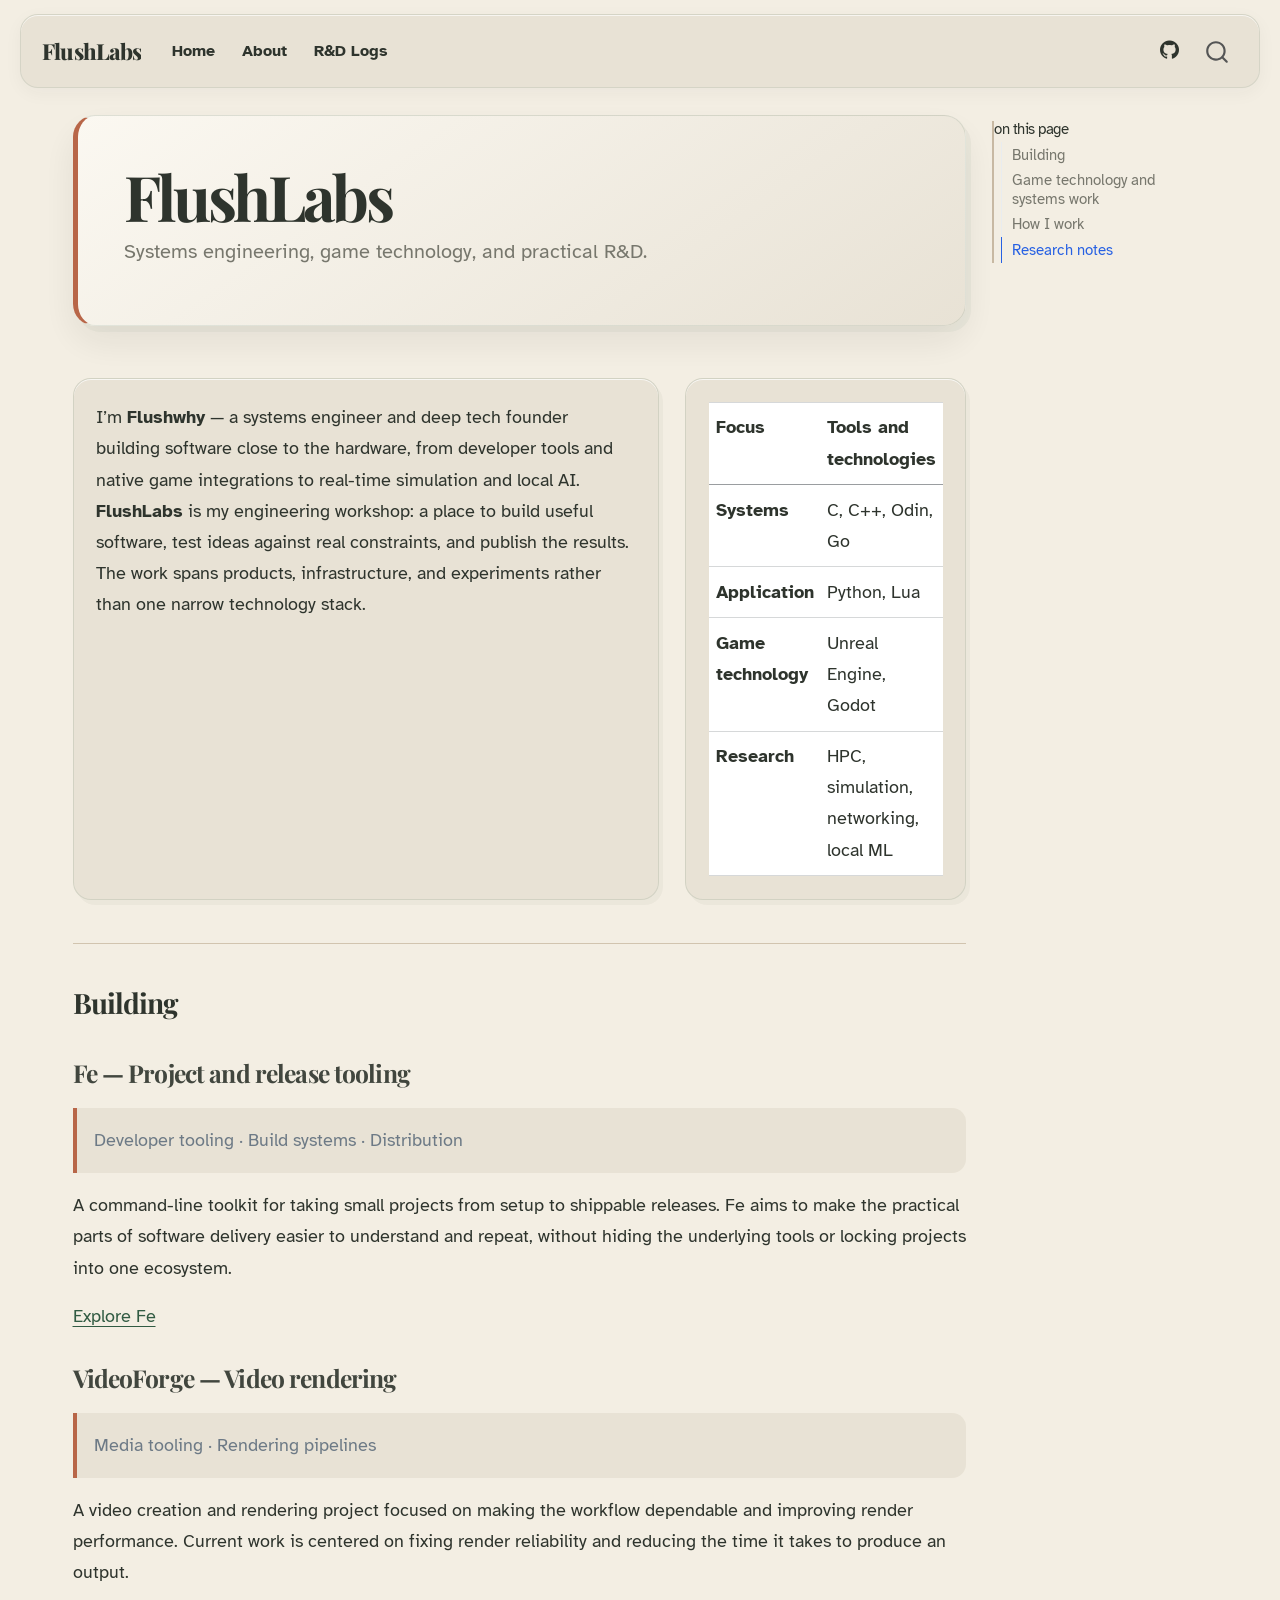
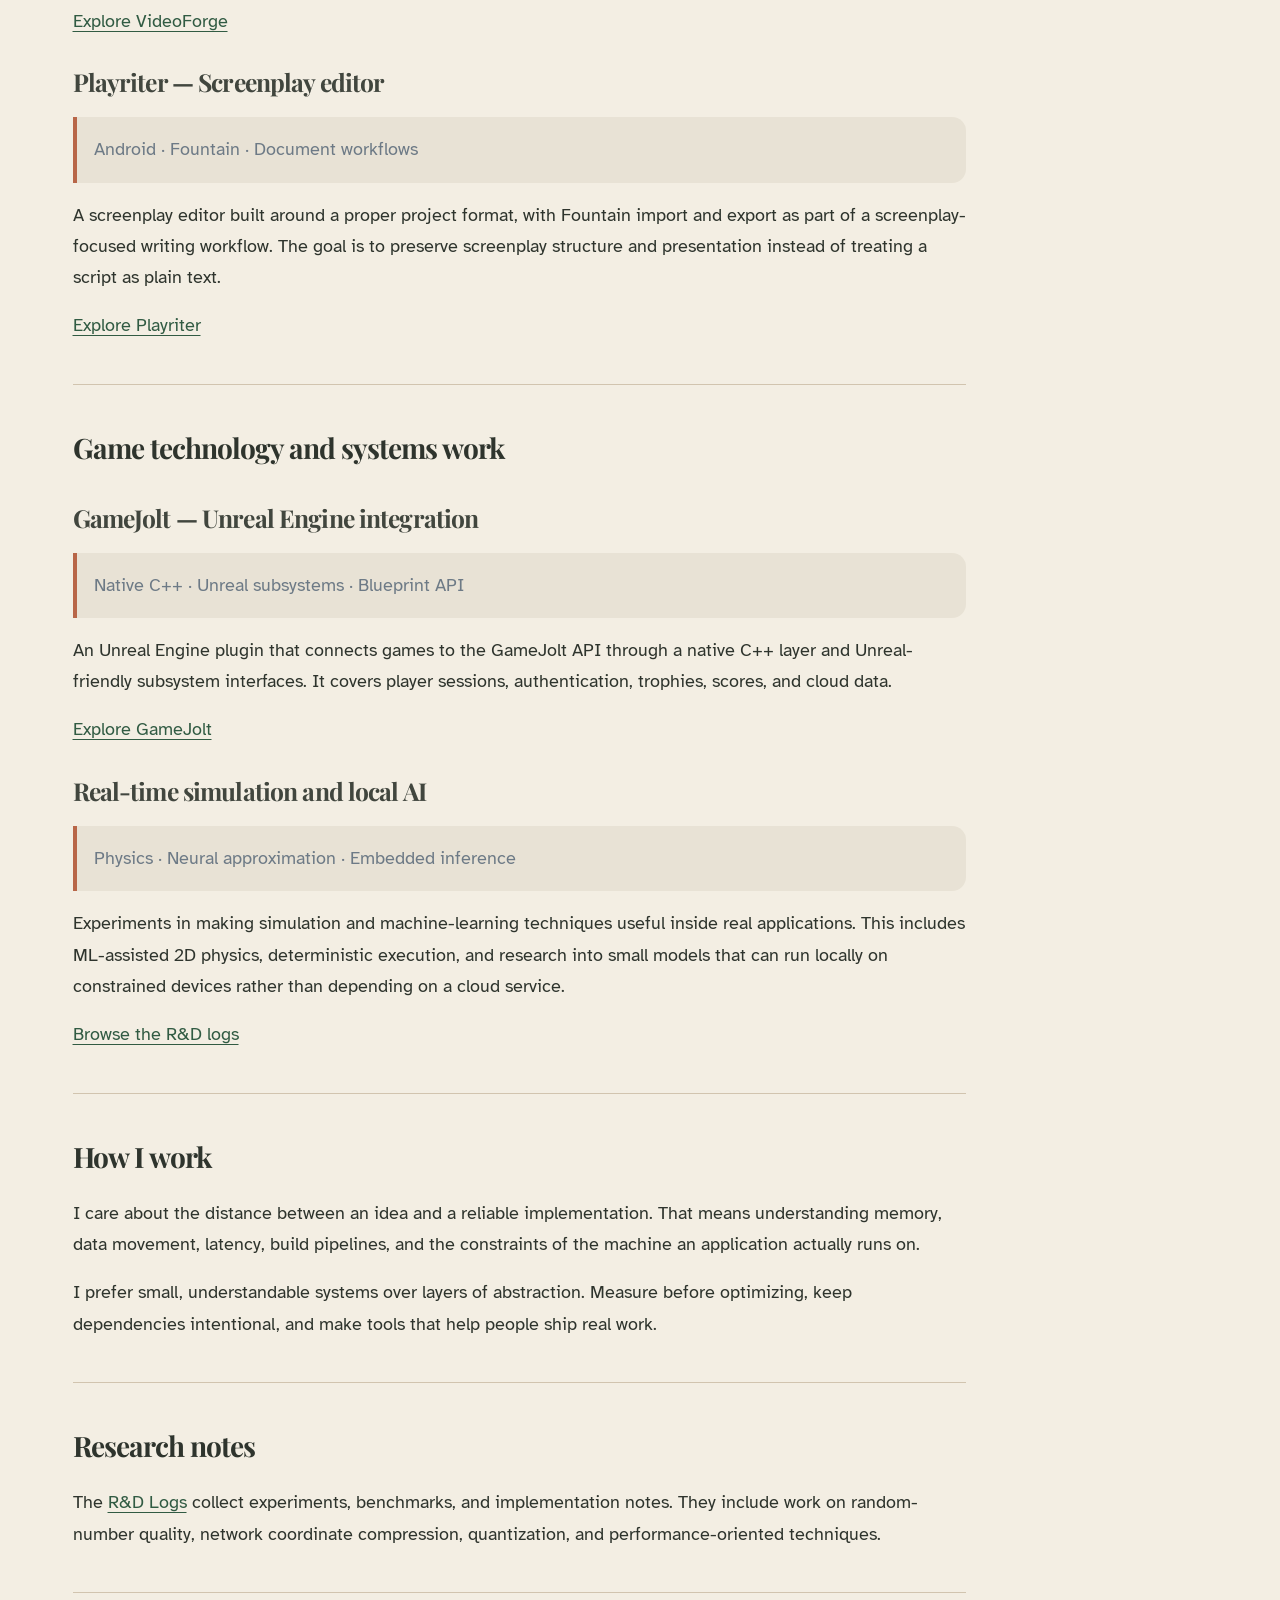
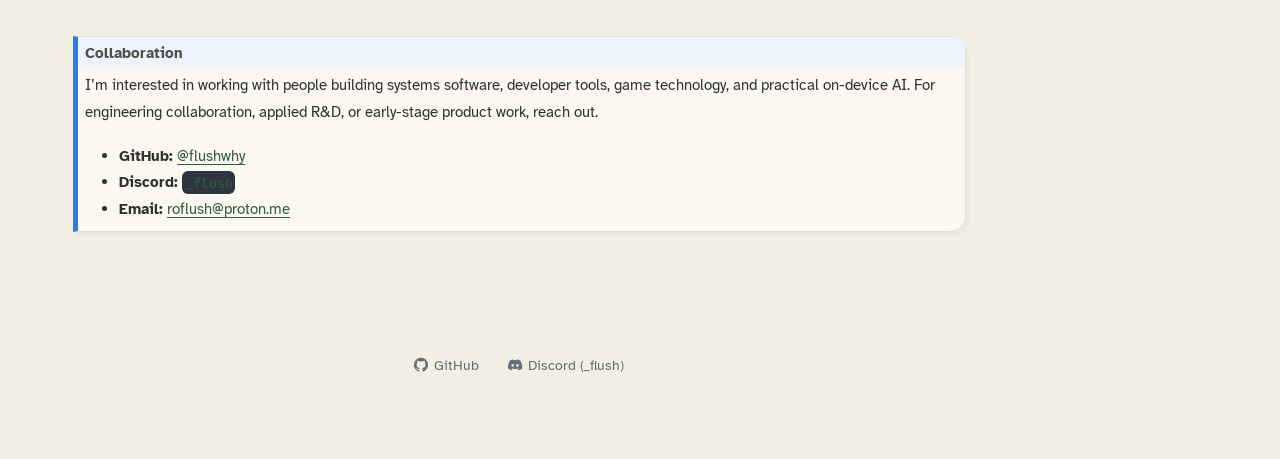
==== commit 37859583: "Built site for gh-pages" ====
--- a/index.html
+++ b/index.html
@@ -7,7 +7,7 @@
 <meta name="viewport" content="width=device-width, initial-scale=1.0, user-scalable=yes">
 
 
-<title>FlushLabs – Flush Laboratory</title>
+<title>FlushLabs</title>
 <style>
 /* Default styles provided by pandoc.
 ** See https://pandoc.org/MANUAL.html#variables-for-html for config info.
@@ -46,7 +46,7 @@
 <link href="site_libs/quarto-html/quarto-syntax-highlighting-204e14f15910316c170267f8d0a55226.css" rel="stylesheet" id="quarto-text-highlighting-styles">
 <script src="site_libs/bootstrap/bootstrap.min.js"></script>
 <link href="site_libs/bootstrap/bootstrap-icons.css" rel="stylesheet">
-<link href="site_libs/bootstrap/bootstrap-1de65eac98a9a083ead46591113cb506.min.css" rel="stylesheet" append-hash="true" id="quarto-bootstrap" data-mode="light">
+<link href="site_libs/bootstrap/bootstrap-bc2f13aab556d498c9a16e5c118a666b.min.css" rel="stylesheet" append-hash="true" id="quarto-bootstrap" data-mode="light">
 <script id="quarto-search-options" type="application/json">{
   "location": "navbar",
   "copy-button": false,
@@ -87,7 +87,7 @@
       <div class="navbar-container container-fluid">
       <div class="navbar-brand-container mx-auto">
     <a class="navbar-brand" href="./index.html">
-    <span class="navbar-title">Flush Laboratory</span>
+    <span class="navbar-title">FlushLabs</span>
     </a>
   </div>
           <button class="navbar-toggler" type="button" data-bs-toggle="collapse" data-bs-target="#navbarCollapse" aria-controls="navbarCollapse" aria-expanded="false" aria-label="Toggle navigation" onclick="if (window.quartoToggleHeadroom) { window.quartoToggleHeadroom(); }">
@@ -130,13 +130,19 @@
         <nav id="TOC" role="doc-toc" aria-labelledby="toc-title" class="toc-active">
     <h2 id="toc-title">on this page</h2>
   <ul>
-  <li><a href="#shipped-projects" id="toc-shipped-projects" class="nav-link active" data-scroll-target="#shipped-projects">Shipped Projects</a>
+  <li><a href="#building" id="toc-building" class="nav-link active" data-scroll-target="#building">Building</a>
   <ul class="collapse">
-  <li><a href="#gamejolt-api-plugin-unreal-engine-5" id="toc-gamejolt-api-plugin-unreal-engine-5" class="nav-link" data-scroll-target="#gamejolt-api-plugin-unreal-engine-5">GameJolt API Plugin — Unreal Engine 5</a></li>
-  <li><a href="#flushtools-single-header-c-utility-library" id="toc-flushtools-single-header-c-utility-library" class="nav-link" data-scroll-target="#flushtools-single-header-c-utility-library">FlushTools — Single-Header C Utility Library</a></li>
+  <li><a href="#fe-project-and-release-tooling" id="toc-fe-project-and-release-tooling" class="nav-link" data-scroll-target="#fe-project-and-release-tooling">Fe — Project and release tooling</a></li>
+  <li><a href="#videoforge-video-rendering" id="toc-videoforge-video-rendering" class="nav-link" data-scroll-target="#videoforge-video-rendering">VideoForge — Video rendering</a></li>
+  <li><a href="#playriter-screenplay-editor" id="toc-playriter-screenplay-editor" class="nav-link" data-scroll-target="#playriter-screenplay-editor">Playriter — Screenplay editor</a></li>
   </ul></li>
-  <li><a href="#active-rd" id="toc-active-rd" class="nav-link" data-scroll-target="#active-rd">Active R&amp;D</a></li>
-  <li><a href="#technical-notebooks" id="toc-technical-notebooks" class="nav-link" data-scroll-target="#technical-notebooks">Technical Notebooks</a></li>
+  <li><a href="#game-technology-and-systems-work" id="toc-game-technology-and-systems-work" class="nav-link" data-scroll-target="#game-technology-and-systems-work">Game technology and systems work</a>
+  <ul class="collapse">
+  <li><a href="#gamejolt-unreal-engine-integration" id="toc-gamejolt-unreal-engine-integration" class="nav-link" data-scroll-target="#gamejolt-unreal-engine-integration">GameJolt — Unreal Engine integration</a></li>
+  <li><a href="#real-time-simulation-and-local-ai" id="toc-real-time-simulation-and-local-ai" class="nav-link" data-scroll-target="#real-time-simulation-and-local-ai">Real-time simulation and local AI</a></li>
+  </ul></li>
+  <li><a href="#how-i-work" id="toc-how-i-work" class="nav-link" data-scroll-target="#how-i-work">How I work</a></li>
+  <li><a href="#research-notes" id="toc-research-notes" class="nav-link" data-scroll-target="#research-notes">Research notes</a></li>
   </ul>
 </nav>
     </div>
@@ -148,7 +154,7 @@
     <header id="title-block-header" class="quarto-title-block default">
 <div class="quarto-title">
 <h1 class="title">FlushLabs</h1>
-<p class="subtitle lead">Systems engineering, engine tooling, and lightweight AI research.</p>
+<p class="subtitle lead">Systems engineering, game technology, and practical R&amp;D.</p>
 </div>
 <div class="quarto-title-meta column-page-left">
   </div>
@@ -156,95 +162,112 @@
 
 <div class="grid">
 <div class="g-col-12 g-col-md-8">
-<p>I’m <strong>Flushwhy</strong> — a systems engineer with an HPC background, currently building engine tooling, networking utilities, and lightweight AI research for games.</p>
-<p>This lab is where I ship open-source infrastructure, run benchmarks, and document the work publicly.</p>
+<p>I’m <strong>Flushwhy</strong> — a systems engineer and deep tech founder building software close to the hardware, from developer tools and native game integrations to real-time simulation and local AI.</p>
+<p><strong>FlushLabs</strong> is my engineering workshop: a place to build useful software, test ideas against real constraints, and publish the results. The work spans products, infrastructure, and experiments rather than one narrow technology stack.</p>
 </div>
 <div class="g-col-12 g-col-md-4">
 <table class="caption-top table">
 <thead>
 <tr class="header">
-<th style="text-align: left;">Field</th>
-<th style="text-align: left;">Technologies</th>
+<th style="text-align: left;">Focus</th>
+<th style="text-align: left;">Tools and technologies</th>
 </tr>
 </thead>
 <tbody>
 <tr class="odd">
-<td style="text-align: left;"><strong>Languages</strong></td>
-<td style="text-align: left;">C/C++, Go, Odin, Python</td>
+<td style="text-align: left;"><strong>Systems</strong></td>
+<td style="text-align: left;">C, C++, Odin, Go</td>
 </tr>
 <tr class="even">
-<td style="text-align: left;"><strong>Engines</strong></td>
+<td style="text-align: left;"><strong>Application</strong></td>
+<td style="text-align: left;">Python, Lua</td>
+</tr>
+<tr class="odd">
+<td style="text-align: left;"><strong>Game technology</strong></td>
 <td style="text-align: left;">Unreal Engine, Godot</td>
 </tr>
-<tr class="odd">
-<td style="text-align: left;"><strong>Domains</strong></td>
-<td style="text-align: left;">HPC, Networking, Applied AI</td>
+<tr class="even">
+<td style="text-align: left;"><strong>Research</strong></td>
+<td style="text-align: left;">HPC, simulation, networking, local ML</td>
 </tr>
 </tbody>
 </table>
 </div>
 </div>
 <hr>
-<section id="shipped-projects" class="level2">
-<h2 data-anchor-id="shipped-projects">Shipped Projects</h2>
-<section id="gamejolt-api-plugin-unreal-engine-5" class="level3">
-<h3 data-anchor-id="gamejolt-api-plugin-unreal-engine-5">GameJolt API Plugin — Unreal Engine 5</h3>
+<section id="building" class="level2">
+<h2 data-anchor-id="building">Building</h2>
+<section id="fe-project-and-release-tooling" class="level3">
+<h3 data-anchor-id="fe-project-and-release-tooling">Fe — Project and release tooling</h3>
 <blockquote class="blockquote">
-<p>Native C++ · Subsystem Architecture · Blueprint Integration</p>
+<p>Developer tooling · Build systems · Distribution</p>
 </blockquote>
-<p>A production-ready integration of the GameJolt API built natively for UE5. Bypasses bloated wrappers and plugs directly into Unreal’s subsystem architecture — exposing clean async pipelines for leaderboards, session management, cloud storage, and authentication with zero frame-budget impact.</p>
-<p><a class="btn btn-outline-primary btn-sm" href="https://github.com/flushwhy/Gamejolt" target="_blank" role="button"> <i class="bi bi-github"></i> View on GitHub </a></p>
+<p>A command-line toolkit for taking small projects from setup to shippable releases. Fe aims to make the practical parts of software delivery easier to understand and repeat, without hiding the underlying tools or locking projects into one ecosystem.</p>
+<p><a href="https://github.com/flushwhy/fe">Explore Fe</a></p>
+</section>
+<section id="videoforge-video-rendering" class="level3">
+<h3 data-anchor-id="videoforge-video-rendering">VideoForge — Video rendering</h3>
+<blockquote class="blockquote">
+<p>Media tooling · Rendering pipelines</p>
+</blockquote>
+<p>A video creation and rendering project focused on making the workflow dependable and improving render performance. Current work is centered on fixing render reliability and reducing the time it takes to produce an output.</p>
+<p><a href="https://github.com/flushwhy/VideoForge">Explore VideoForge</a></p>
+</section>
+<section id="playriter-screenplay-editor" class="level3">
+<h3 data-anchor-id="playriter-screenplay-editor">Playriter — Screenplay editor</h3>
+<blockquote class="blockquote">
+<p>Android · Fountain · Document workflows</p>
+</blockquote>
+<p>A screenplay editor built around a proper project format, with Fountain import and export as part of a screenplay-focused writing workflow. The goal is to preserve screenplay structure and presentation instead of treating a script as plain text.</p>
+<p><a href="https://github.com/flushwhy/playriter">Explore Playriter</a></p>
 <hr>
 </section>
-<section id="flushtools-single-header-c-utility-library" class="level3">
-<h3 data-anchor-id="flushtools-single-header-c-utility-library">FlushTools — Single-Header C Utility Library</h3>
+</section>
+<section id="game-technology-and-systems-work" class="level2">
+<h2 data-anchor-id="game-technology-and-systems-work">Game technology and systems work</h2>
+<section id="gamejolt-unreal-engine-integration" class="level3">
+<h3 data-anchor-id="gamejolt-unreal-engine-integration">GameJolt — Unreal Engine integration</h3>
 <blockquote class="blockquote">
-<p>Bit Packing · Serialization · Quantization · Coordinate Compression · Networking</p>
+<p>Native C++ · Unreal subsystems · Blueprint API</p>
 </blockquote>
-<p>A lightweight, dependency-free C utility library built for engine-side use. The most useful parts are the networking and compression utilities — bit packing, quantization, and coordinate compression for multiplayer data optimization. Also includes a custom PRNG validated against 100M samples for uniform distribution and serial independence.</p>
-<p><a class="btn btn-outline-primary btn-sm" href="https://github.com/flushwhy/flushtoolsh" target="_blank" role="button"> <i class="bi bi-github"></i> View on GitHub </a></p>
+<p>An Unreal Engine plugin that connects games to the GameJolt API through a native C++ layer and Unreal-friendly subsystem interfaces. It covers player sessions, authentication, trophies, scores, and cloud data.</p>
+<p><a href="https://github.com/flushwhy/Gamejolt">Explore GameJolt</a></p>
+</section>
+<section id="real-time-simulation-and-local-ai" class="level3">
+<h3 data-anchor-id="real-time-simulation-and-local-ai">Real-time simulation and local AI</h3>
+<blockquote class="blockquote">
+<p>Physics · Neural approximation · Embedded inference</p>
+</blockquote>
+<p>Experiments in making simulation and machine-learning techniques useful inside real applications. This includes ML-assisted 2D physics, deterministic execution, and research into small models that can run locally on constrained devices rather than depending on a cloud service.</p>
+<p><a href="./notebooks/index.html">Browse the R&amp;D logs</a></p>
 <hr>
 </section>
 </section>
-<section id="active-rd" class="level2">
-<h2 data-anchor-id="active-rd">Active R&amp;D</h2>
-<div class="grid">
-<section id="embedded-low-power-tts" class="level3 g-col-12 g-col-md-6">
-<h3 data-anchor-id="embedded-low-power-tts">Embedded Low-Power TTS</h3>
-<blockquote class="blockquote">
-<p>Deep Learning + Signal Processing</p>
-</blockquote>
-<p>Ultra-efficient Text-to-Speech optimized for local inference on Raspberry Pi and mobile — no cloud round-trip. Replacing heavy APIs with native C/C++ inference to make runtime dialogue systems viable on constrained hardware.</p>
-<p><a href="./notebooks/index.html">→ R&amp;D Logs</a></p>
-</section>
-<section id="ml-enhanced-2d-physics" class="level3 g-col-12 g-col-md-6">
-<h3 data-anchor-id="ml-enhanced-2d-physics">ML-Enhanced 2D Physics</h3>
-<blockquote class="blockquote">
-<p>Rigid Body Dynamics + Neural Approximation</p>
-</blockquote>
-<p>A deterministic 2D physics engine combining classical constraint solvers with neural approximation for expensive dynamics — targeting sub-16.6ms execution to fit inside a real game loop.</p>
-</section>
-</div>
+<section id="how-i-work" class="level2">
+<h2 data-anchor-id="how-i-work">How I work</h2>
+<p>I care about the distance between an idea and a reliable implementation. That means understanding memory, data movement, latency, build pipelines, and the constraints of the machine an application actually runs on.</p>
+<p>I prefer small, understandable systems over layers of abstraction. Measure before optimizing, keep dependencies intentional, and make tools that help people ship real work.</p>
 <hr>
 </section>
-<section id="technical-notebooks" class="level2">
-<h2 data-anchor-id="technical-notebooks">Technical Notebooks</h2>
-<p>Benchmarks, statistical analysis, and implementation notes live in the <a href="./notebooks/index.html">R&amp;D Logs</a>. Everything is executable and reproducible.</p>
+<section id="research-notes" class="level2">
+<h2 data-anchor-id="research-notes">Research notes</h2>
+<p>The <a href="./notebooks/index.html">R&amp;D Logs</a> collect experiments, benchmarks, and implementation notes. They include work on random-number quality, network coordinate compression, quantization, and performance-oriented techniques.</p>
 <hr>
-<div class="callout callout-style-default callout-note callout-titled">
+<div class="callout callout-style-default callout-note no-icon callout-titled">
 <div class="callout-header d-flex align-content-center">
 <div class="callout-icon-container">
-<i class="callout-icon"></i>
+<i class="callout-icon no-icon"></i>
 </div>
 <div class="callout-title-container flex-fill">
-<span class="screen-reader-only">Note</span>Open to Collaboration
+<span class="screen-reader-only">Note</span>Collaboration
 </div>
 </div>
 <div class="callout-body-container callout-body">
-<p>Looking to connect with <strong>systems engineers, game developers, and AI/ML researchers</strong> interested in real-time software. Commercial R&amp;D, benchmarking, or early-stage venture building — reach out.</p>
+<p>I’m interested in working with people building systems software, developer tools, game technology, and practical on-device AI. For engineering collaboration, applied R&amp;D, or early-stage product work, reach out.</p>
 <ul>
+<li><strong>GitHub:</strong> <a href="https://github.com/flushwhy"><span class="citation" data-cites="flushwhy">@flushwhy</span></a></li>
 <li><strong>Discord:</strong> <code>_flush</code></li>
-<li><strong>Signal:</strong> <code>flush.01</code></li>
+<li><strong>Email:</strong> <a href="mailto:roflush@proton.me">roflush@proton.me</a></li>
 </ul>
 </div>
 </div>
@@ -257,7 +280,7 @@
     <i class="bi bi-github"></i>
      <span class="about-link-text">GitHub</span>
   </a>
-  <a href="https://discord.com/" class="about-link" rel="" target="">
+  <a href="https://discord.com/users/_flush" class="about-link" rel="" target="">
     <i class="bi bi-discord"></i>
      <span class="about-link-text">Discord (_flush)</span>
   </a>
